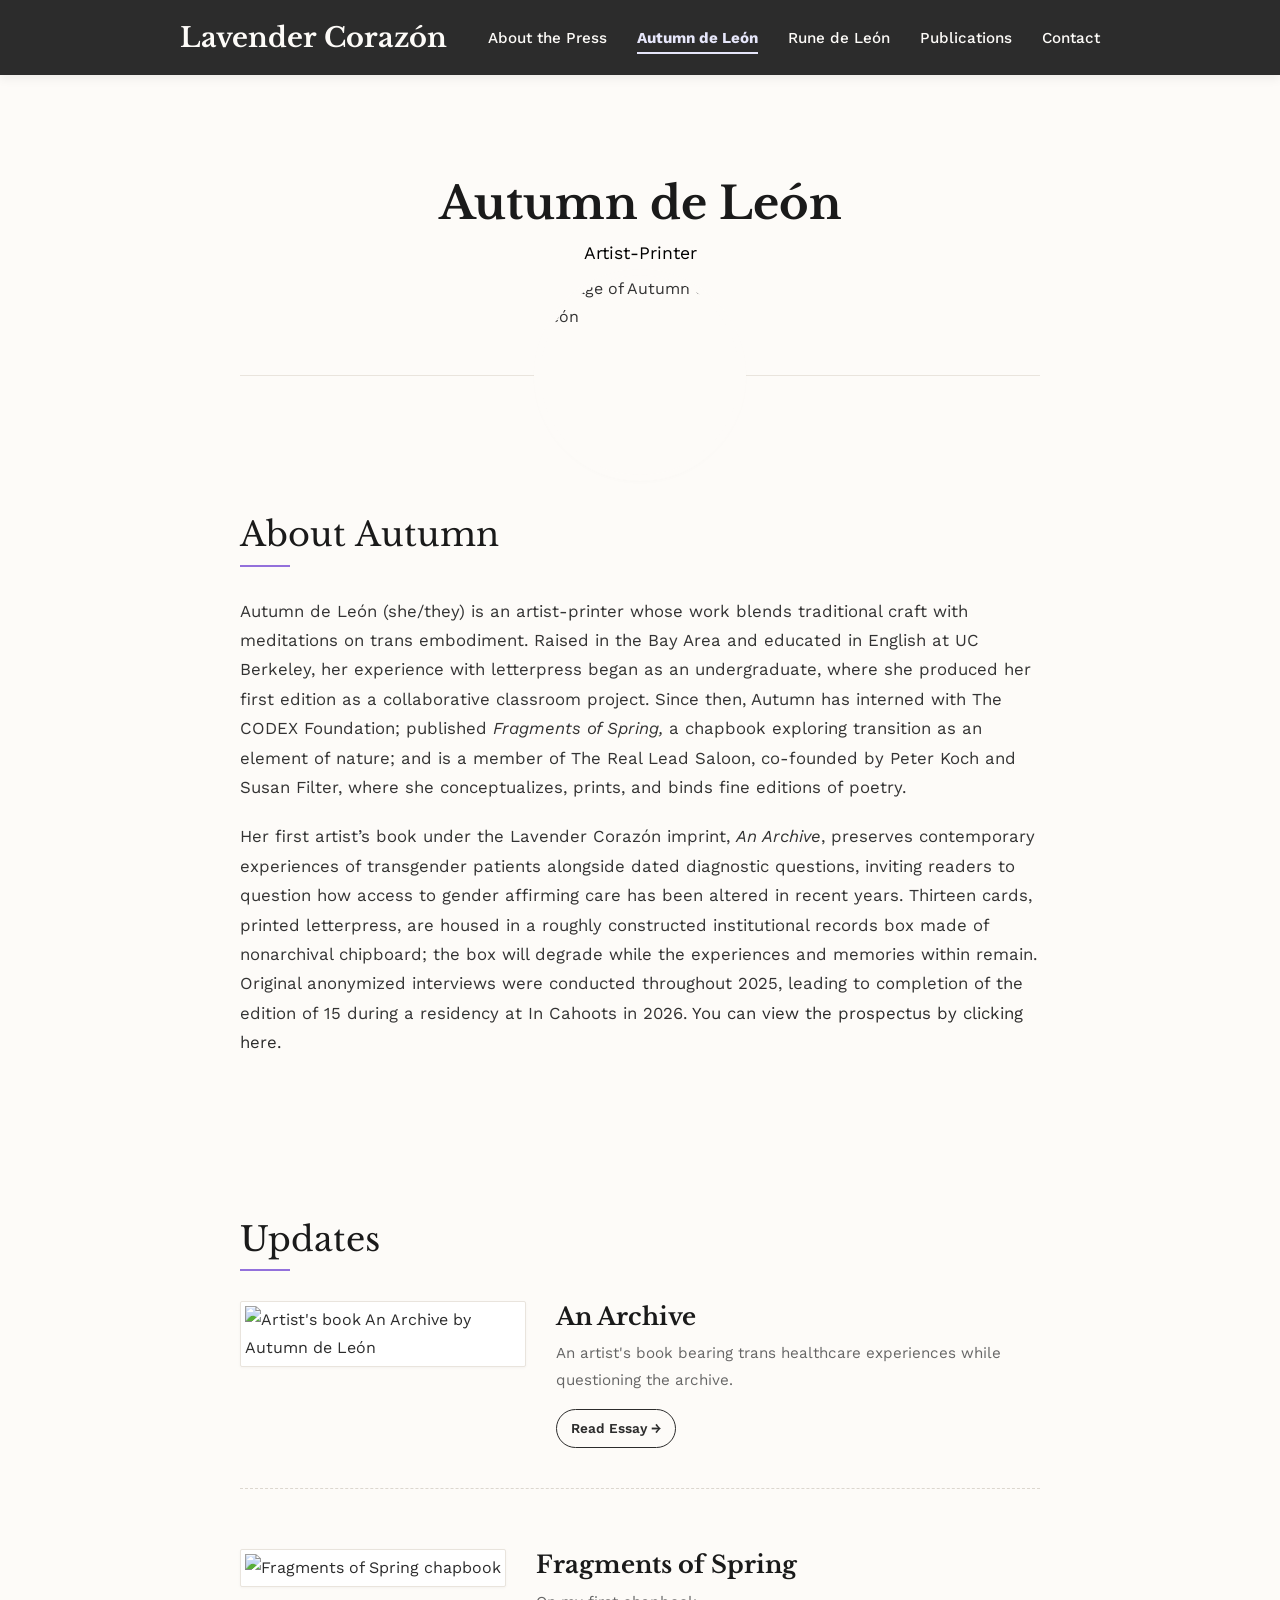
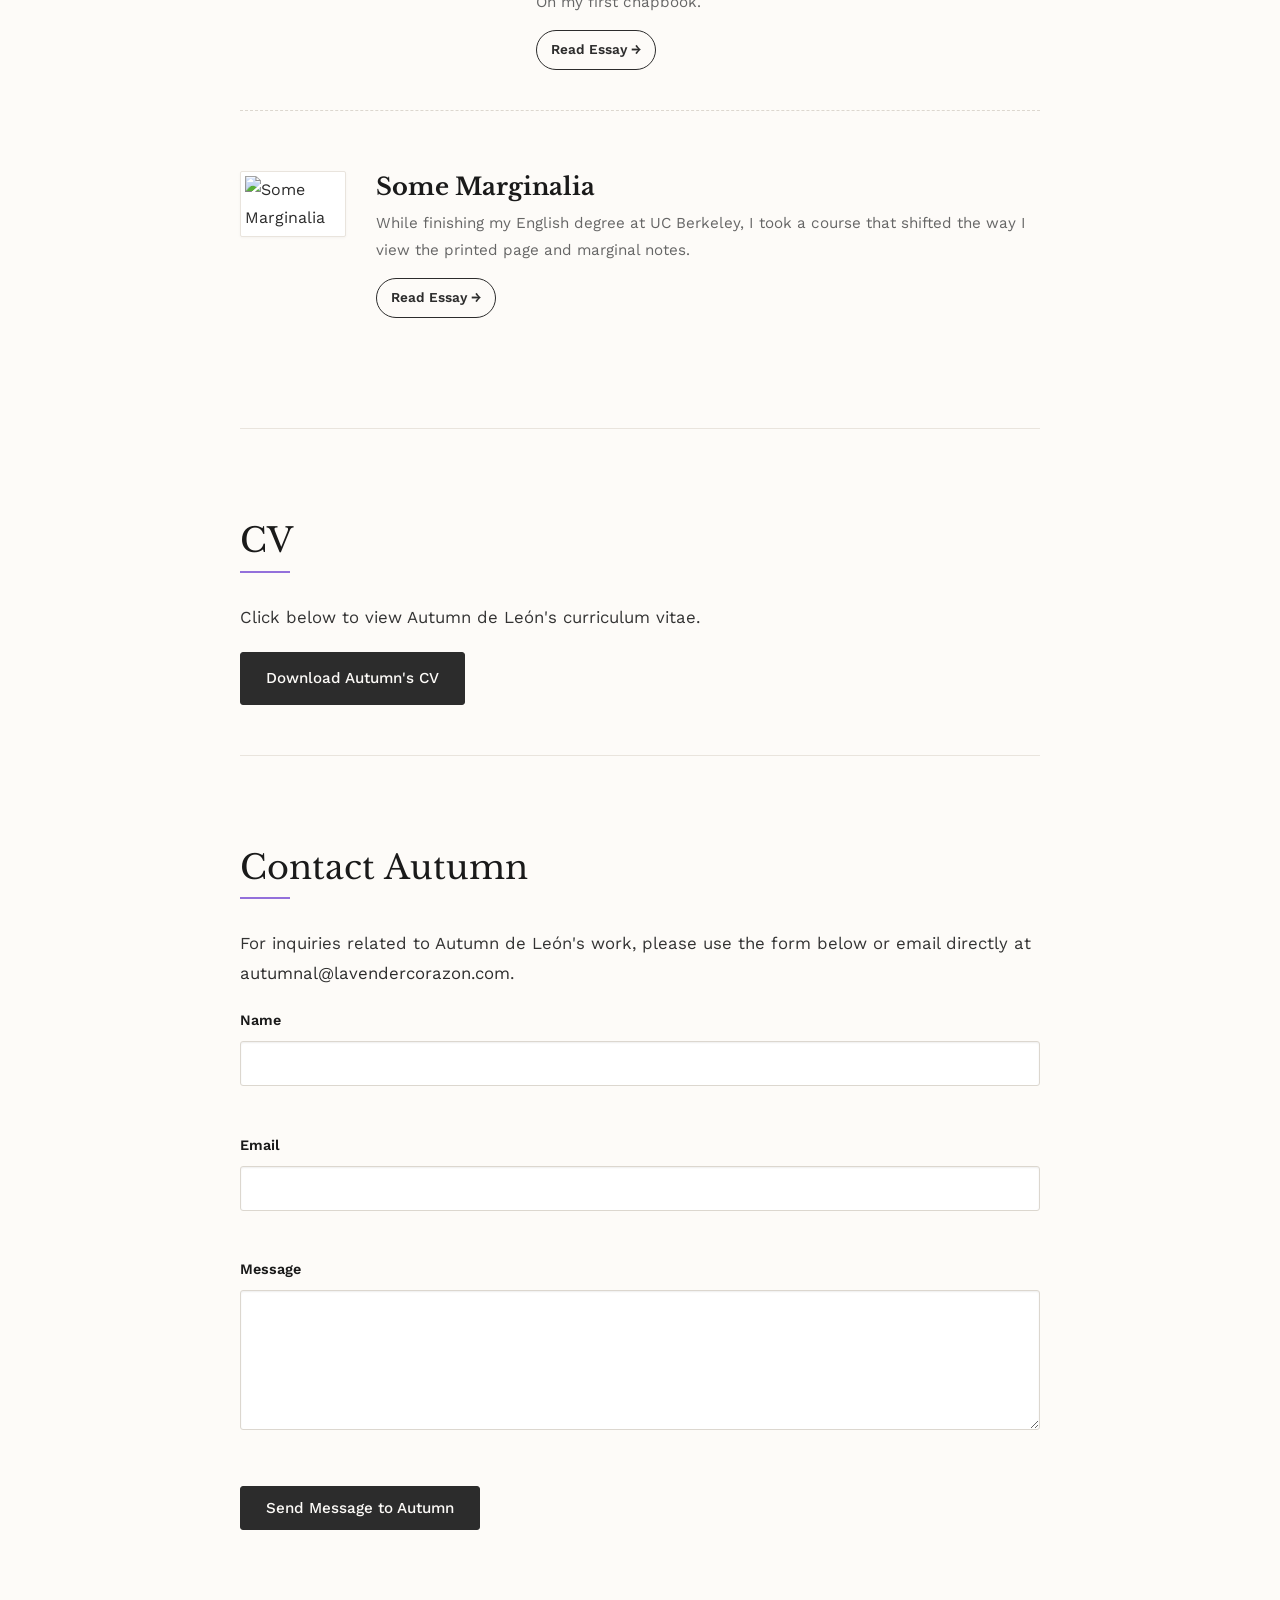
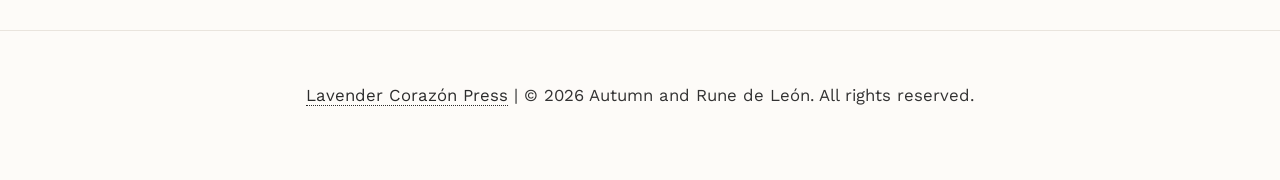
==== autumn.html @ 7e24809c "Update portfolio with latest site build" ====
<!DOCTYPE html>
<html lang="en">
<head>
    <meta charset="UTF-8">
    <meta name="viewport" content="width=device-width, initial-scale=1.0">
    <title>Autumn de León | Lavender Corazón Press</title>
    <meta name="description" content="Autumn de León is a poet and letterpress printer exploring queer identity, analog publishing, and community storytelling through Lavender Corazón Press.">
    <link rel="preconnect" href="https://fonts.googleapis.com">
    <link rel="preconnect" href="https://fonts.gstatic.com" crossorigin>
    <link href="https://fonts.googleapis.com/css2?family=Libre+Baskerville:ital,wght@0,400;0,700;1,400&family=Work+Sans:wght@300;400;500;600;700&display=swap" rel="stylesheet">
    <link rel="stylesheet" href="css/style.css?v=2025-08-22-2">
    <link rel="icon" href="assets/icon.png" type="image/png" />
    <script type="application/ld+json">
    {
    "@context": "https://schema.org",
    "@type": "Person",
    "name": "Autumn de León",
    "alternateName": "Autumn de Leon",
    "url": "https://lavendercorazon.com/autumn.html",
    "image": "https://lavendercorazon.com/assets/portraits/autumn-profile.png",
    "jobTitle": "Artist-Printer",
    "description": "Artist-printer whose work blends traditional letterpress craft with meditations on trans embodiment.",
    "worksFor": { "@type": "Organization", "name": "Lavender Corazón Press", "url": "https://lavendercorazon.com/" },
    "alumniOf": { "@type": "CollegeOrUniversity", "name": "University of California, Berkeley" },
    "sameAs": [
      "https://https://www.linkedin.com/in/autumndeleon/",
      "https://www.instagram.com/itsautumnhazel"
    ]
}
</script>
<script type="application/ld+json">
{
  "@context":"https://schema.org",
  "@type":"ItemList",
  "name":"Essays by Autumn de León",
  "itemListElement":[
    {
      "@type":"BlogPosting",
      "position":1,
      "headline":"An Archive",
      "description":"An artist's book bearing trans healthcare experiences while questioning the archive.",
      "url":"https://open.substack.com/pub/lavendercorazon/p/an-archive?r=2yljj1&utm_campaign=post-expanded-share&utm_medium=post%20viewer",
      "image":"https://lavendercorazon.com/assets/AnArchive.gif",
      "author":{
        "@type":"Person",
        "name":"Autumn de León",
        "url":"https://lavendercorazon.com/autumn.html"
      },
      "publisher":{
        "@type":"Organization",
        "name":"Lavender Corazón Press",
        "url":"https://lavendercorazon.com/"
      }
    },
    {
      "@type":"BlogPosting",
      "position":2,
      "headline":"Fragments of Spring",
      "description":"On my first chapbook.",
      "url":"https://open.substack.com/pub/lavendercorazon/p/fragments-of-spring?r=2yljj1&utm_campaign=post-expanded-share&utm_medium=post%20viewer",
      "image":"https://substack-post-media.s3.amazonaws.com/public/images/0e6fb880-fccb-4185-afa3-70c77d9e3913_4032x3024.png",
      "author":{
        "@type":"Person",
        "name":"Autumn de León"
      },
      "publisher":{
        "@type":"Organization",
        "name":"Lavender Corazón Press"
      }
    },
    {
      "@type":"BlogPosting",
      "position":3,
      "headline":"Some Marginalia",
      "description":"While finishing my English degree at UC Berkeley, I took a course that shifted the way I view the printed page.",
      "url":"https://open.substack.com/pub/lavendercorazon/p/some-marginalia?r=2yljj1&utm_campaign=post-expanded-share&utm_medium=post%20viewer",
      "image":"https://substack-post-media.s3.amazonaws.com/public/images/09893a7e-9e86-4514-8867-a3c4dc20a4e8_2956x2897.png",
      "author":{
        "@type":"Person",
        "name":"Autumn de León"
      },
      "publisher":{
        "@type":"Organization",
        "name":"Lavender Corazón Press"
      }
    }
  ]
}
</script>
</head>
<body data-theme="light" class="portfolio-page autumn-page">

    <a href="#main-content" class="skip-link">Skip to main content</a>

    <header id="main-header" role="banner">
        <div class="header-content">
            <div class="logo">
                <a href="index.html">Lavender Corazón</a>
            </div>
            <nav role="navigation" aria-label="Main Navigation">
                <button id="menu-toggle" aria-expanded="false" aria-controls="main-nav">
                    <span class="sr-only">Toggle Menu</span>
                    <span class="hamburger-bar"></span>
                    <span class="hamburger-bar"></span>
                    <span class="hamburger-bar"></span>
                </button>
                <ul id="main-nav">
                    <li><a href="index.html#about-press">About the Press</a></li>
                    <li><a href="autumn.html" class="current-page">Autumn de León</a></li>
                    <li><a href="rune.html">Rune de León</a></li>
                    <li><a href="publications.html">Publications</a></li>
                    <li><a href="index.html#contact-press">Contact</a></li>
                </ul>
            </nav>
        </div>
    </header>

    <main id="main-content" class="content-column" role="main">
        <section id="portfolio-intro-autumn" class="portfolio-intro" aria-labelledby="portfolio-autumn-heading">
            <h1 id="portfolio-autumn-heading">Autumn de León</h1>
            <p class="portfolio-tagline">Artist-Printer</p>
        </section>

                <!-- after #portfolio-intro-rune, before #about-rune -->
        <div class="profile-bridge">
          <div class="profile-avatar">
            <img src="/assets/portraits/autumn-profile.png" alt="Image of Autumn de León">
          </div>
        </div>


        <section id="about" aria-labelledby="about-autumn-heading">
            <h2 id="about-autumn-heading">About Autumn</h2>
            <div class="section-content">
                <p>
                    Autumn de León (she/they) is an artist-printer whose work blends traditional craft with meditations on trans embodiment. Raised in the Bay Area and educated in English at UC Berkeley, her experience with letterpress began as an undergraduate, where she produced her first edition as a collaborative classroom project. Since then, Autumn has interned with The CODEX Foundation; published <i>Fragments of Spring,</i> a chapbook exploring transition as an element of nature; and is a member of The Real Lead Saloon, co-founded by Peter Koch and Susan Filter, where she conceptualizes, prints, and binds fine editions of poetry.
                </p>
                <p> 
                     Her first artist’s book under the Lavender Corazón imprint, <i>An Archive</i>, preserves contemporary experiences of transgender patients alongside dated diagnostic questions, inviting readers to question how access to gender affirming care has been altered in recent years. Thirteen cards, printed letterpress, are housed in a roughly constructed institutional records box made of nonarchival chipboard; the box will degrade while the experiences and memories within remain. Original anonymized interviews were conducted throughout 2025, leading to completion of the edition of 15 during a residency at In Cahoots in 2026. <a href="https://lavendercorazon.com/assets/An_Archive_Prospectus.pdf">You can view the prospectus by clicking here.</a>
                </p> <span class="visually-hidden">Autumn de Leon</span>
            </div>
        </section>

        <section id="entries" aria-labelledby="entries-autumn-heading">
            <h2 id="entries-autumn-heading">Updates</h2>

            <div class="section-content entries-container">

                <article class="entry-preview">
                    <a href="https://open.substack.com/pub/lavendercorazon/p/an-archive?r=2yljj1&utm_campaign=post-expanded-share&utm_medium=post%20viewer">
                        <img
                            src="/assets/AnArchive.gif"
                            alt="Artist's book An Archive by Autumn de León"
                            loading="lazy"
                            width="320"
                            height="240">
                    </a>

                    <div class="entry-content">
                        <h3>
                            <a href="https://open.substack.com/pub/lavendercorazon/p/an-archive?r=2yljj1&utm_campaign=post-expanded-share&utm_medium=post%20viewer">
                                An Archive
                            </a>
                        </h3>

                        <p class="excerpt">
                            An artist's book bearing trans healthcare experiences while questioning the archive.
                        </p>

                        <a class="read-more"
                           href="https://lavendercorazon.substack.com/p/an-archive">
                            Read Essay →
                        </a>
                    </div>
                </article>

                <article class="entry-preview">
                    <a href="https://lavendercorazon.substack.com/p/fragments-of-spring">
                        <img
                            src="https://substackcdn.com/image/fetch/w_320,h_213,c_fill,f_webp,q_auto:good,fl_progressive:steep,g_auto/https%3A%2F%2Fsubstack-post-media.s3.amazonaws.com%2Fpublic%2Fimages%2F0e6fb880-fccb-4185-afa3-70c77d9e3913_4032x3024.png"
                            alt="Fragments of Spring chapbook"
                            loading="lazy"
                            width="320"
                            height="213">
                    </a>

                    <div class="entry-content">
                        <h3>
                            <a href="https://open.substack.com/pub/lavendercorazon/p/fragments-of-spring?r=2yljj1&utm_campaign=post-expanded-share&utm_medium=post%20viewer">
                                Fragments of Spring
                            </a>
                        </h3>

                        <p class="excerpt">
                            On my first chapbook.
                        </p>

                        <a class="read-more"
                           href="https://open.substack.com/pub/lavendercorazon/p/fragments-of-spring?r=2yljj1&utm_campaign=post-expanded-share&utm_medium=post%20viewer">
                            Read Essay →
                        </a>
                    </div>
                </article>

                <article class="entry-preview">
                    <a href="https://lavendercorazon.substack.com/p/some-marginalia">
                        <img
                            src="https://substackcdn.com/image/fetch/w_320,h_213,c_fill,f_webp,q_auto:good,fl_progressive:steep,g_auto/https%3A%2F%2Fsubstack-post-media.s3.amazonaws.com%2Fpublic%2Fimages%2F09893a7e-9e86-4514-8867-a3c4dc20a4e8_2956x2897.png"
                            alt="Some Marginalia"
                            loading="lazy"
                            width="320"
                            height="213">
                    </a>

                    <div class="entry-content">
                        <h3>
                            <a href="https://open.substack.com/pub/lavendercorazon/p/some-marginalia?r=2yljj1&utm_campaign=post-expanded-share&utm_medium=post%20viewer">
                                Some Marginalia
                            </a>
                        </h3>

                        <p class="excerpt">
                            While finishing my English degree at UC Berkeley, I took a course that shifted the way I view the printed page and marginal notes.
                        </p>

                        <a class="read-more"
                           href="https://open.substack.com/pub/lavendercorazon/p/some-marginalia?r=2yljj1&utm_campaign=post-expanded-share&utm_medium=post%20viewer">
                            Read Essay →
                        </a>
                    </div>
                </article>

            </div>
        </section>

        <section id="cv" aria-labelledby="cv-autumn-heading">
            <h2 id="cv-autumn-heading">CV</h2>
            <div class="section-content">
                <p>
                    Click below to view Autumn de León's curriculum vitae.
                </p>
                <a href="assets/autumn_deleon_cv.pdf" target="_blank" rel="noopener noreferrer" class="button">
                    Download Autumn's CV <span class="sr-only">(opens in a new tab)</span>
                </a>
                </div>
        </section>

        <section id="contact" aria-labelledby="contact-autumn-heading">
            <h2 id="contact-autumn-heading">Contact Autumn</h2>
            <div class="section-content">
                <p>For inquiries related to Autumn de León's work, please use the form below or email directly at <a href="mailto:autumnal@lavendercorazon.com">autumnal@lavendercorazon.com</a>.</p>
                <form id="contact-form-autumn" class="contact-form" novalidate>
                    <div class="form-group">
                        <label for="name-autumn">Name</label>
                        <input type="text" id="name-autumn" name="name" required aria-required="true">
                        <span class="error-message" aria-live="polite"></span>
                    </div>
                    <div class="form-group">
                        <label for="email-autumn">Email</label>
                        <input type="email" id="email-autumn" name="email" required aria-required="true">
                        <span class="error-message" aria-live="polite"></span>
                    </div>
                    <div class="form-group">
                        <label for="message-autumn">Message</label>
                        <textarea id="message-autumn" name="message" rows="6" required aria-required="true"></textarea>
                        <span class="error-message" aria-live="polite"></span>
                    </div>
                    <button type="submit" class="button">Send Message to Autumn</button>
                </form>
                <div id="form-feedback-autumn" class="form-feedback" aria-live="assertive" style="display:none;"></div>
            </div>
        </section>
    </main>

    <footer role="contentinfo">
        <p><a href="index.html">Lavender Corazón Press</a> | &copy; <span id="current-year"></span> Autumn and Rune de León. All rights reserved.</p>
    </footer>

    <script src="js/script.js"></script>
</body>
</html>
---- css/style.css ----
/*Updated 8/22/25 for mobile*/
:root {
    --font-primary: 'Work Sans', sans-serif;
    --font-secondary: 'Libre Baskerville', serif;

    /* Core Palette */
    --color-text: #333333; 
    --color-text-light: #666666;
    --color-heading: #1a1a1a; 
    --color-background: #fdfbf8; 
    --color-background-alt: #f9f6f2;
    --color-primary-accent: #2c2c2c; 
    --color-primary-accent-hover: #4a4a4a; 
    --color-border: #dcd7cf; 
    --color-border-light: #e9e4dd;
    --color-white: #ffffff;
    --color-error: #c94c4c;
    --color-success: #4CAF50;

    /* Lavender Motifs */
    --color-lavender-deep: #6A5ACD; 
    --color-lavender-medium: #9370DB; 
    --color-lavender-light: #E6E6FA; 

    --header-height: 75px;
    --max-width-content: 840px; 
    --spacing-unit: 20px;

    --transition-speed: 0.3s;
    --transition-timing: ease-in-out;

    --box-shadow-subtle: 0 1px 3px rgba(0, 0, 0, 0.04);
    --box-shadow-medium: 0 4px 10px rgba(0, 0, 0, 0.06);
    --box-shadow-letterpress-inset: inset 0 1px 2px rgba(0,0,0,0.07);

    /* Bridge spacing variables */
    --bridge-gap-top: 6px;      
    --bridge-gap-bottom: 28px;  
}

/* Global Resets & Base Styles */
*, *::before, *::after { 
    box-sizing: border-box; 
    margin: 0; 
    padding: 0; 
}

html { 
    scroll-behavior: smooth; 
    font-size: 100%; 
}

body {
    font-family: var(--font-primary);
    background-color: var(--color-background);
    color: var(--color-text);
    line-height: 1.75; 
    padding-top: var(--header-height);
    -webkit-font-smoothing: antialiased;
    -moz-osx-font-smoothing: grayscale;
    transition: background-color var(--transition-speed) var(--transition-timing), color var(--transition-speed) var(--transition-timing);
}

.skip-link { 
    position: absolute; 
    top: -100px; 
    left: 0; 
    background: var(--color-primary-accent); 
    color: var(--color-background); 
    padding: 10px 15px; 
    z-index: 9999; 
    transition: top var(--transition-speed) var(--transition-timing); 
    text-decoration: none; 
    font-weight: 500; 
}

.skip-link:focus { 
    top: 0; 
}

.sr-only { 
    position: absolute; 
    width: 1px; 
    height: 1px; 
    padding: 0; 
    margin: -1px; 
    overflow: hidden; 
    clip: rect(0, 0, 0, 0); 
    white-space: nowrap; 
    border: 0; 
}

.visually-hidden {
    position: absolute;
    width: 1px;
    height: 1px;
    overflow: hidden;
    clip: rect(0,0,0,0);
    white-space: nowrap;
}

/* Typography & Links */
h1, h2, h3, h4, h5, h6 { 
    font-family: var(--font-secondary); 
    color: var(--color-heading); 
    line-height: 1.3; 
    margin-bottom: calc(var(--spacing-unit) * 0.85); 
    font-weight: 700; 
}

h1 { font-size: 2.6rem; }
h2 { font-size: 2.1rem; }
h3 { font-size: 1.6rem; }

p { 
    font-size: 1.05rem; 
    margin-bottom: var(--spacing-unit); 
    color: var(--color-text); 
} 

a { 
    color: var(--color-primary-accent); 
    text-decoration: none; 
    border-bottom: 1px solid transparent; 
    transition: color var(--transition-speed) var(--transition-timing), border-color var(--transition-speed) var(--transition-timing); 
}

a:hover, a:focus { 
    color: var(--color-primary-accent-hover); 
    border-bottom-color: var(--color-primary-accent-hover); 
}

.site-title-main { 
    font-size: 3.5rem; 
    color: var(--color-heading); 
    margin-bottom: calc(var(--spacing-unit) * 0.5); 
    font-weight: 400; 
}

.portfolio-intro h1 { 
    font-size: 2.8rem; 
    text-align: center; 
    margin-bottom: calc(var(--spacing-unit) * 0.25); 
    color: var(--color-heading); 
}

.portfolio-tagline { 
    font-family: var(--font-primary); 
    font-size: 1.1rem; 
    color: black; 
    text-align: center; 
    margin-bottom: var(--bridge-gap-top); 
}

/* Header Navigation */
#main-header { 
    background-color: var(--color-primary-accent); 
    color: var(--color-background); 
    padding: 0 calc(var(--spacing-unit) * 1.5); 
    position: fixed; 
    top: 0; 
    left: 0; 
    width: 100%; 
    height: var(--header-height); 
    z-index: 1000; 
    box-shadow: var(--box-shadow-medium); 
}

#main-header .header-content { 
    max-width: calc(var(--max-width-content) + var(--spacing-unit) * 4); 
    margin: 0 auto; 
    display: flex; 
    justify-content: space-between; 
    align-items: center; 
    height: 100%; 
}

#main-header .logo a { 
    font-family: var(--font-secondary); 
    font-size: 1.7rem; 
    color: var(--color-background); 
    font-weight: 700; 
    text-decoration: none; 
    border-bottom: none; 
}

#main-header .logo a:hover, #main-header .logo a:focus { 
    color: var(--color-lavender-light); 
    border-bottom: none; 
} 

#main-header nav ul { 
    list-style: none; 
    display: flex; 
}

#main-header nav ul li { 
    margin-left: calc(var(--spacing-unit) * 1.5); 
}

#main-header nav ul li a { 
    text-decoration: none; 
    color: var(--color-background); 
    font-family: var(--font-primary); 
    font-size: 0.95rem; 
    font-weight: 500; 
    padding: 5px 0; 
    position: relative; 
    border-bottom: none; 
}

#main-header nav ul li a.current-page { 
    color: var(--color-lavender-light); 
    font-weight: 700; 
}

#main-header nav ul li a::after { 
    content: ''; 
    position: absolute; 
    width: 100%; 
    transform: scaleX(0); 
    height: 2px; 
    bottom: -2px; 
    left: 0; 
    background-color: var(--color-lavender-light); 
    transform-origin: bottom right; 
    transition: transform var(--transition-speed) var(--transition-timing); 
}

#main-header nav ul li a:hover::after, 
#main-header nav ul li a:focus::after, 
#main-header nav ul li a.current-page::after { 
    transform: scaleX(1); 
    transform-origin: bottom left; 
}

#main-header nav ul li a:hover, #main-header nav ul li a:focus { 
    color: var(--color-lavender-light); 
    border-bottom: none; 
} 

#menu-toggle { 
    display: none; 
    background: none; 
    border: none; 
    cursor: pointer; 
    padding: 10px; 
    z-index: 1001; 
}

#menu-toggle .hamburger-bar { 
    display: block; 
    width: 25px; 
    height: 3px; 
    background-color: var(--color-background); 
    margin: 5px 0; 
    transition: transform var(--transition-speed) var(--transition-timing), opacity var(--transition-speed) var(--transition-timing); 
}

/* Structural Layouts */
.content-column { 
    max-width: var(--max-width-content); 
    margin: calc(var(--spacing-unit) * 2.5) auto; 
    padding: 0 var(--spacing-unit); 
}

section { 
    padding: calc(var(--spacing-unit) * 2.5) 0; 
    margin-bottom: calc(var(--spacing-unit) * 2); 
    border-bottom: 1px solid var(--color-border-light); 
    opacity: 0; 
    transform: translateY(20px); 
    transition: opacity 0.6s var(--transition-timing), transform 0.6s var(--transition-timing); 
}

section.is-visible { 
    opacity: 1; 
    transform: translateY(0); 
}

section:last-child { 
    border-bottom: none; 
    margin-bottom: 0; 
}

section h2 { 
    margin-bottom: calc(var(--spacing-unit) * 1.5); 
    position: relative; 
    padding-bottom: calc(var(--spacing-unit) * 0.5); 
    font-weight: 400; 
}

section h2::after { 
    content: ''; 
    position: absolute; 
    left: 0; 
    bottom: 0; 
    width: 50px; 
    height: 2px; 
    background-color: var(--color-lavender-medium); 
} 

/* Home Page Modules */
.lavender-corazon-home #hero-press { 
    padding: calc(var(--spacing-unit) * 3) 0; 
    text-align: center; 
    border-bottom: 1px solid var(--color-border-light); 
}

.lavender-corazon-home .tagline { 
    font-family: var(--font-primary); 
    font-size: 1.2rem; 
    color: black; 
    font-style: italic; 
}

.lavender-corazon-home #featured-portfolios .portfolio-links { 
    display: flex; 
    flex-wrap: wrap; 
    gap: var(--spacing-unit); 
    justify-content: space-around; 
}

.lavender-corazon-home .portfolio-link-card { 
    background-color: var(--color-background-alt); 
    border: 1px solid var(--color-border-light); 
    padding: calc(var(--spacing-unit) * 1.5); 
    border-radius: 4px; 
    text-align: center; 
    flex: 1 1 300px; 
    min-width: 280px; 
    box-shadow: var(--box-shadow-subtle); 
    transition: transform var(--transition-speed) ease, box-shadow var(--transition-speed) ease; 
}

.lavender-corazon-home .portfolio-link-card:hover { 
    transform: translateY(-5px); 
    box-shadow: var(--box-shadow-medium); 
}

.lavender-corazon-home .portfolio-link-card h3 a { 
    color: var(--color-primary-accent); 
}

.lavender-corazon-home .portfolio-link-card h3 a:hover { 
    color: var(--color-primary-accent-hover); 
}

.lavender-corazon-home .portfolio-link-card p { 
    font-size: 0.95rem; 
    color: var(--color-text-light); 
    margin-bottom: var(--spacing-unit); 
}

/* Individual Blog/Entry Elements */
.entries-container .entry-preview { 
    margin-bottom: calc(var(--spacing-unit) * 3); 
    padding-bottom: calc(var(--spacing-unit) * 2); 
    border-bottom: 1px dashed var(--color-border); 
    display: flex; 
    gap: calc(var(--spacing-unit) * 1.5); 
    align-items: flex-start; 
    transition: opacity 0.3s ease; 
}

.entries-container .entry-preview:hover { 
    opacity: 0.85; 
}

.entries-container .entry-preview:last-child { 
    border-bottom: none; 
    padding-bottom: 0; 
}

.entries-container .entry-preview img { 
    width: 180px; 
    height: auto; 
    object-fit: cover; 
    aspect-ratio: 4/3.2; 
    border: 1px solid var(--color-border-light); 
    padding: 4px; 
    background-color: var(--color-white); 
    box-shadow: var(--box-shadow-subtle); 
    flex-shrink: 0; 
    border-radius: 2px; 
}

.entries-container .entry-preview .entry-content { 
    flex-grow: 1; 
}

.entries-container .entry-preview h3 { 
    font-size: 1.5rem; 
    margin-top: 0; 
    margin-bottom: calc(var(--spacing-unit) * 0.4); 
}

.entries-container .entry-preview h3 a { 
    color: var(--color-heading); 
    border-bottom-color: transparent; 
} 

.entries-container .entry-preview h3 a:hover, 
.entries-container .entry-preview h3 a:focus { 
    color: var(--color-primary-accent-hover); 
    border-bottom-color: var(--color-primary-accent-hover); 
} 

.entries-container .entry-preview .excerpt { 
    font-size: 0.95rem; 
    color: var(--color-text-light); 
    margin-bottom: calc(var(--spacing-unit) * 0.75); 
}

.entries-container .entry-preview .read-more { 
    display: inline-block; 
    font-family: var(--font-primary); 
    font-weight: 600; 
    font-size: 0.85rem; 
    text-decoration: none; 
    color: var(--color-primary-accent); 
    padding: 7px 14px; 
    border: 1px solid var(--color-primary-accent); 
    border-radius: 20px; 
    background-color: transparent; 
    transition: background-color var(--transition-speed) var(--transition-timing), color var(--transition-speed) var(--transition-timing); 
}

.entries-container .entry-preview .read-more:hover, 
.entries-container .entry-preview .read-more:focus { 
    background-color: var(--color-primary-accent); 
    color: var(--color-background); 
}

.loading-message, .error-message-global { 
    font-style: italic; 
    color: var(--color-text-light); 
    text-align: center; 
    padding: var(--spacing-unit); 
    font-size: 1rem; 
}

/* Interactive Buttons */
.button {
    display: inline-block;
    background-color: var(--color-primary-accent); 
    color: var(--color-background); 
    padding: 12px 25px;
    text-decoration: none;
    font-family: var(--font-primary);
    font-weight: 500;
    font-size: 0.95rem;
    border-radius: 3px;
    border: 1px solid var(--color-primary-accent); 
    transition: background-color var(--transition-speed) var(--transition-timing), 
                color var(--transition-speed) var(--transition-timing), 
                transform var(--transition-speed) var(--transition-timing), 
                box-shadow var(--transition-speed) var(--transition-timing),
                border-color var(--transition-speed) var(--transition-timing);
    cursor: pointer;
    text-align: center;
}

.button:hover, .button:focus {
    background-color: var(--color-background); 
    color: var(--color-primary-accent); 
    border-color: var(--color-primary-accent); 
    transform: translateY(-2px);
    box-shadow: var(--box-shadow-subtle);
}

.button:active {
    transform: translateY(0);
}

.small-note { 
    font-size: 0.85rem; 
    color: var(--color-text-light); 
    margin-top: calc(var(--spacing-unit) * 0.75); 
}

/* Portrait Divider Integration */
.profile-bridge {
    --avatar-size: clamp(140px, 22vw, 220px);
    position: relative;
    margin: 1.5rem auto 2rem;
    min-height: calc(var(--avatar-size) + 20px);
    display: flex;
    align-items: center;
    justify-content: center;
}

.profile-bridge::before {
    content: "";
    position: absolute;
    left: 0;
    right: 0;
    top: 50%;
    border-top: 1px solid var(--color-border-light);
    z-index: 0;
}

.profile-avatar {
    position: relative;
    width: var(--avatar-size);
    height: var(--avatar-size);
    border-radius: 50%;
    overflow: hidden;
    z-index: 2;
    background: var(--color-background);
    box-shadow: 0 0 0 6px var(--color-background), 0 2px 10px rgba(0,0,0,0.06);
}

.profile-avatar img {
    width: 100%;
    height: 100%;
    object-fit: cover;
    display: block;
}

.autumn-page .profile-bridge,
.rune-de-leon-page .profile-bridge {
    --avatar-size: 200px;
    margin-top: -10px;                      
    margin-bottom: var(--bridge-gap-bottom);
}

#portfolio-intro-autumn,
#portfolio-intro-rune {
    border-bottom: none;
    padding-bottom: 0;
    margin-bottom: 0;
}

#about, #about-autumn, #about-rune {
    border-bottom: none;
    padding-top: 0;
    margin-top: var(--bridge-gap-bottom);
}

.autumn-page .profile-avatar,
.rune-de-leon-page .profile-avatar {
    width: var(--avatar-size);
    aspect-ratio: 1 / 1;
    border-radius: 50%;
    overflow: hidden;
}

.autumn-page .profile-avatar img,
.rune-de-leon-page .profile-avatar img {
    width: 100%;
    height: 100%;
    object-fit: cover;
    display: block;
}

/* Carousel Displays */
.series-carousel { 
    margin: 2rem 0; 
}

.series-carousel .snap-row {
    display: flex;
    overflow-x: auto;
    scroll-snap-type: x mandatory;
    gap: 1rem;
    padding: 0 1rem;
    align-items: center;          
}

.series-carousel .card {
    flex: 0 0 auto;               
    scroll-snap-align: center;
}

.card-hero {
    position: relative;
    display: inline-block;
    padding: 0;
    border: none;
    background: transparent;      
    border-radius: 16px;
    overflow: hidden;             
    cursor: pointer;
}

.card-hero img {
    display: block;
    height: clamp(420px, 45vh, 840px); 
    width: auto;
    max-width: min(96vw, 1200px);      
    border-radius: inherit;
}

.card-caption {
    position: absolute;
    left: .75rem;
    bottom: .75rem;
    background: rgba(0,0,0,.55);
    color: #fff;
    padding: .45rem .7rem;
    border-radius: .5rem;
    font: 600 .95rem/1.2 "Work Sans", system-ui;
}

/* Lightbox Modal Window */
#portfolio-lightbox {
    width: 100%;
    height: 100%;
    padding: 0;
    border: none;
}

#portfolio-lightbox::backdrop { 
    background: rgba(0,0,0,.85); 
}

#portfolio-lightbox .lb-inner {
    height: 100dvh;
    display: grid;
    grid-template-columns: 64px 1fr 64px;
    grid-template-areas: "prev fig next";
    align-items: center;
    gap: 1rem;
    padding: 1rem;
}

#portfolio-lightbox .lb-figure {
    grid-area: fig;
    margin: 0;
    text-align: center;
}

#lb-img {
    max-height: 90dvh;
    max-width: 92vw;
    width: auto;
    height: auto;
    display: inline-block;
}

#lb-cap {
    margin-top: .75rem;
    color: #e9e9e9;
    font: 500 .95rem/1.4 var(--font-primary, system-ui);
}

.lb-nav {
    grid-area: prev;
    border: none;
    background: rgba(255,255,255,.9);
    width: 44px; 
    height: 44px;
    border-radius: 999px;
    cursor: pointer;
    font-size: 1.25rem;
    box-shadow: 0 2px 10px rgba(0,0,0,.25);
}

.lb-next { grid-area: next; }
.lb-prev { grid-area: prev; }

.lb-close {
    position: fixed;
    top: 12px; 
    right: 14px;
    border: none;
    background: rgba(255,255,255,.95);
    width: 40px; 
    height: 40px;
    border-radius: 999px;
    cursor: pointer;
    font-size: 1.1rem;
    box-shadow: 0 2px 10px rgba(0,0,0,.25);
}

/* Publications Registry Module */
.publications-list {
    display: flex;
    flex-direction: column;
    gap: calc(var(--spacing-unit) * 4);
    margin-top: calc(var(--spacing-unit) * 1.5);
}

.publication-entry {
    display: grid;
    grid-template-columns: 1.2fr 0.8fr;
    gap: calc(var(--spacing-unit) * 2.5);
    align-items: start;
    padding-bottom: calc(var(--spacing-unit) * 2);
}

.publication-entry:not(:last-child) {
    border-bottom: 1px dashed var(--color-border);
}

.pub-metadata h3 {
    font-size: 1.75rem;
    margin-bottom: calc(var(--spacing-unit) * 0.75);
}

.catalogue-specs {
    list-style: none;
    padding: 0;
    margin-bottom: var(--spacing-unit);
    background-color: var(--color-background-alt);
    border-left: 2px solid var(--color-lavender-medium);
    padding: calc(var(--spacing-unit) * 0.75) var(--spacing-unit);
    font-family: var(--font-primary);
    font-size: 0.95rem;
}

.catalogue-specs li {
    margin-bottom: 6px;
    line-height: 1.5;
}

.catalogue-specs li:last-child {
    margin-bottom: 0;
}

.pub-description p {
    font-size: 1rem;
    margin-bottom: var(--spacing-unit);
}

.pub-media {
    width: 100%;
}

.pub-media img {
    width: 100%;
    height: auto;
    object-fit: cover;
    border: 1px solid var(--color-border-light);
    padding: 6px;
    background-color: var(--color-white);
    box-shadow: var(--box-shadow-medium);
    border-radius: 2px;
}

.collections-grid {
    list-style: none;
    padding: 0;
    margin-top: var(--spacing-unit);
    display: flex;
    flex-direction: column;
}

.collections-grid li {
    font-family: var(--font-secondary);
    font-size: 1.1rem;
    padding: calc(var(--spacing-unit) * 0.6) 0;
    border-bottom: 1px solid var(--color-border-light);
    line-height: 1.4;
}

/* User Form Architecture */
.contact-form .form-group { 
    margin-bottom: calc(var(--spacing-unit) * 1.25); 
}

.contact-form label { 
    display: block; 
    font-family: var(--font-primary); 
    font-weight: 600; 
    margin-bottom: calc(var(--spacing-unit) * 0.4); 
    font-size: 0.9rem; 
    color: var(--color-heading); 
}

.contact-form input[type="text"], 
.contact-form input[type="email"], 
.contact-form textarea { 
    width: 100%; 
    padding: 12px; 
    border: 1px solid var(--color-border); 
    border-radius: 3px; 
    font-family: var(--font-primary); 
    font-size: 1rem; 
    background-color: var(--color-white); 
    color: var(--color-text); 
    transition: border-color var(--transition-speed) var(--transition-timing), box-shadow var(--transition-speed) var(--transition-timing); 
    box-shadow: var(--box-shadow-letterpress-inset); 
}

.contact-form input[type="text"]:focus, 
.contact-form input[type="email"]:focus, 
.contact-form textarea:focus { 
    outline: none; 
    border-color: var(--color-lavender-medium); 
    box-shadow: 0 0 0 3px rgba(147, 112, 219, 0.2), var(--box-shadow-letterpress-inset); 
} 

.contact-form input::placeholder, 
.contact-form textarea::placeholder { 
    color: var(--color-text-light); 
    opacity: 0.7; 
}

.contact-form textarea { 
    resize: vertical; 
    min-height: 120px; 
}

.form-group .error-message { 
    display: block; 
    color: var(--color-error); 
    font-size: 0.85rem; 
    margin-top: 5px; 
    min-height: 1.2em; 
}

.contact-form input.invalid, 
.contact-form textarea.invalid { 
    border-color: var(--color-error); 
}

.form-feedback { 
    margin-top: var(--spacing-unit); 
    padding: calc(var(--spacing-unit) * 0.75); 
    border-radius: 3px; 
    font-size: 0.95rem; 
    text-align: center; 
}

.form-feedback.success { 
    background-color: #edf7ed; 
    border: 1px solid var(--color-success); 
    color: #1e4620; 
}

.form-feedback.error { 
    background-color: #fdeded; 
    border: 1px solid var(--color-error); 
    color: #932121; 
}

/* Footer Section */
footer { 
    text-align: center; 
    padding: calc(var(--spacing-unit) * 2.5) var(--spacing-unit); 
    margin-top: calc(var(--spacing-unit) * 2.5); 
    font-size: 0.9rem; 
    color: var(--color-text-light); 
    border-top: 1px solid var(--color-border-light); 
}

footer a { 
    color: var(--color-primary-accent); 
    border-bottom: 1px dotted var(--color-primary-accent); 
}

footer a:hover { 
    color: var(--color-primary-accent-hover); 
    border-bottom-color: var(--color-primary-accent-hover); 
}

/* Responsive Structural Breakpoints */
@media (max-width: 900px) { 
    :root { --header-height: 70px; } 
    h1 { font-size: 2.3rem; } 
    .site-title-main { font-size: 3rem; } 
    .portfolio-intro h1 { font-size: 2.5rem; } 
    h2 { font-size: 1.9rem; } 
    h3 { font-size: 1.5rem; } 
    .entries-container .entry-preview { flex-direction: column; } 
    .entries-container .entry-preview img { width: 100%; max-width: 250px; margin-bottom: var(--spacing-unit); } 
}

@media (max-width: 800px) {
    .publication-entry {
        grid-template-columns: 1fr;
        gap: calc(var(--spacing-unit) * 2);
    }
    .pub-media {
        grid-row: 1; 
        max-width: 450px;
        margin: 0 auto;
    }
}

@media (max-width: 768px) { 
    #main-header nav ul { 
        display: none; 
        position: absolute; 
        top: var(--header-height); 
        left: 0; 
        width: 100%; 
        background-color: var(--color-primary-accent); 
        flex-direction: column; 
        align-items: center; 
        padding: var(--spacing-unit) 0; 
        box-shadow: var(--box-shadow-medium); 
        border-top: 1px solid rgba(255,255,255,0.05); 
    } 
    #main-header nav ul.is-active { display: flex; } 
    #main-header nav ul li { margin: calc(var(--spacing-unit) * 0.5) 0; width: 100%; text-align: center; } 
    #main-header nav ul li a { display: block; padding: calc(var(--spacing-unit) * 0.75) 0; width: 100%; } 
    #main-header nav ul li a::after { bottom: 8px; } 
    #menu-toggle { display: block; } 
    #menu-toggle.is-active .hamburger-bar:nth-child(1) { transform: translateY(8px) rotate(45deg); } 
    #menu-toggle.is-active .hamburger-bar:nth-child(2) { opacity: 0; } 
    #menu-toggle.is-active .hamburger-bar:nth-child(3) { transform: translateY(-8px) rotate(-45deg); } 
    .content-column { margin-top: var(--spacing-unit); margin-bottom: var(--spacing-unit); } 
    section { padding: var(--spacing-unit) 0; } 
    .profile-bridge {
        --avatar-size: 160px;
        margin: 1.5rem auto 1.5rem;
    }
    .autumn-page .profile-bridge,
    .rune-de-leon-page .profile-bridge {
        --avatar-size: 160px;
    }
}

@media (max-width: 700px) {
    #portfolio-lightbox .lb-inner {
        grid-template-columns: 48px 1fr 48px;
        gap: .5rem;
    }
}

@media (max-width: 600px) {
    .card-hero img { height: clamp(300px, 55vh, 700px); } 
}

@media (max-width: 480px) { 
    html { font-size: 93.75%; } 
    #main-header .logo a { font-size: 1.5rem; } 
    h1 { font-size: 2rem; } 
    .site-title-main { font-size: 2.5rem; } 
    .portfolio-intro h1 { font-size: 2.2rem; } 
    h2 { font-size: 1.7rem; } 
    h3 { font-size: 1.4rem; } 
    .button { padding: 10px 20px; font-size: 0.9rem; } 
    .entries-container .entry-preview .read-more { padding: 6px 12px; font-size: 0.8rem; } 
    .lavender-corazon-home .portfolio-link-card { padding: var(--spacing-unit); } 
    .profile-bridge {
        --avatar-size: 140px;
        margin: 1rem auto 1rem;
    }
    .autumn-page .profile-bridge,
    .rune-de-leon-page .profile-bridge {
        --avatar-size: 140px;
    }
}

/* Print Layout Modifiers */
@media print { 
    body { padding-top: 0; background-color: var(--color-white); color: #000; } 
    #main-header, footer, .contact-form button, .button, #menu-toggle { display: none; } 
    .content-column, section { border: none; margin: 0; padding: 0; box-shadow: none; opacity: 1; transform: none; } 
    a { color: #000; text-decoration: underline; } 
    a[href^="http"]::after { content: " (" attr(href) ")"; font-size: 0.8em; } 
    .entries-container .entry-preview img { max-width: 150px; } 
    section h2::after { background-color: #000; } 
}
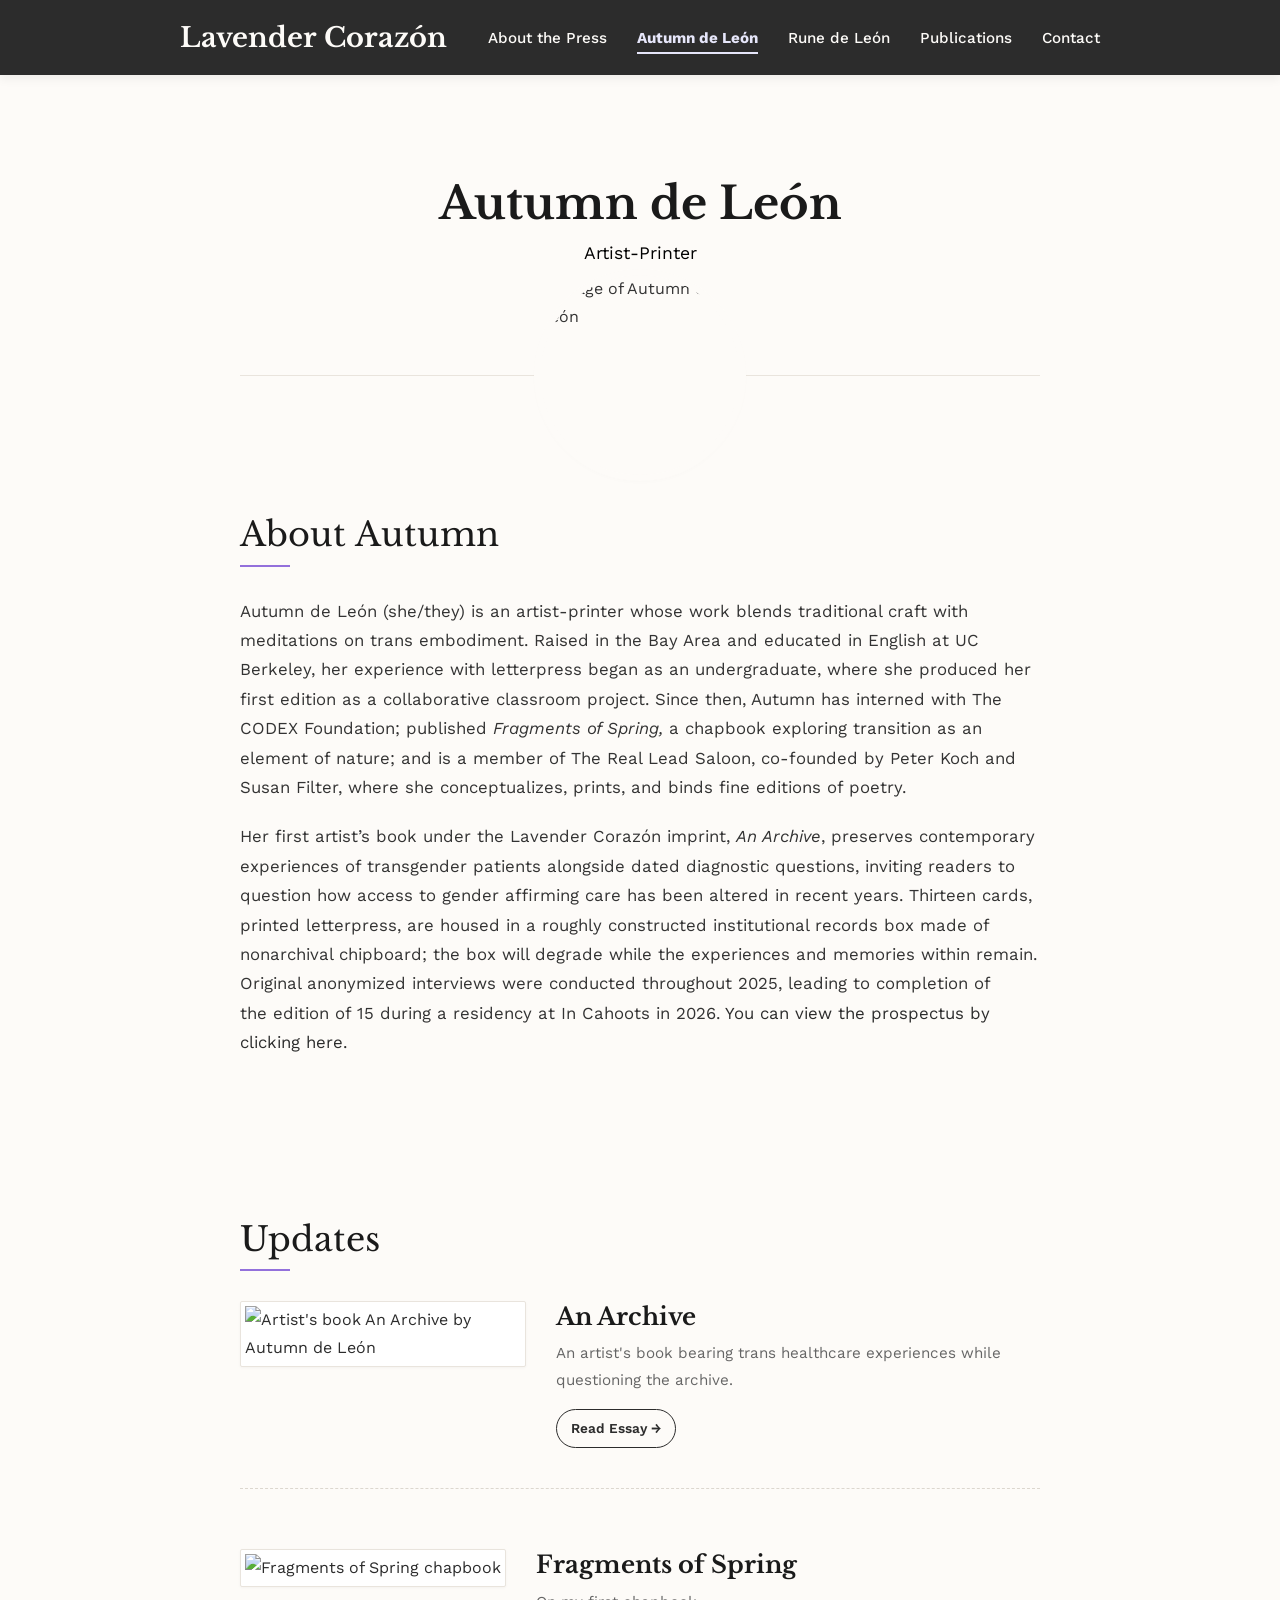
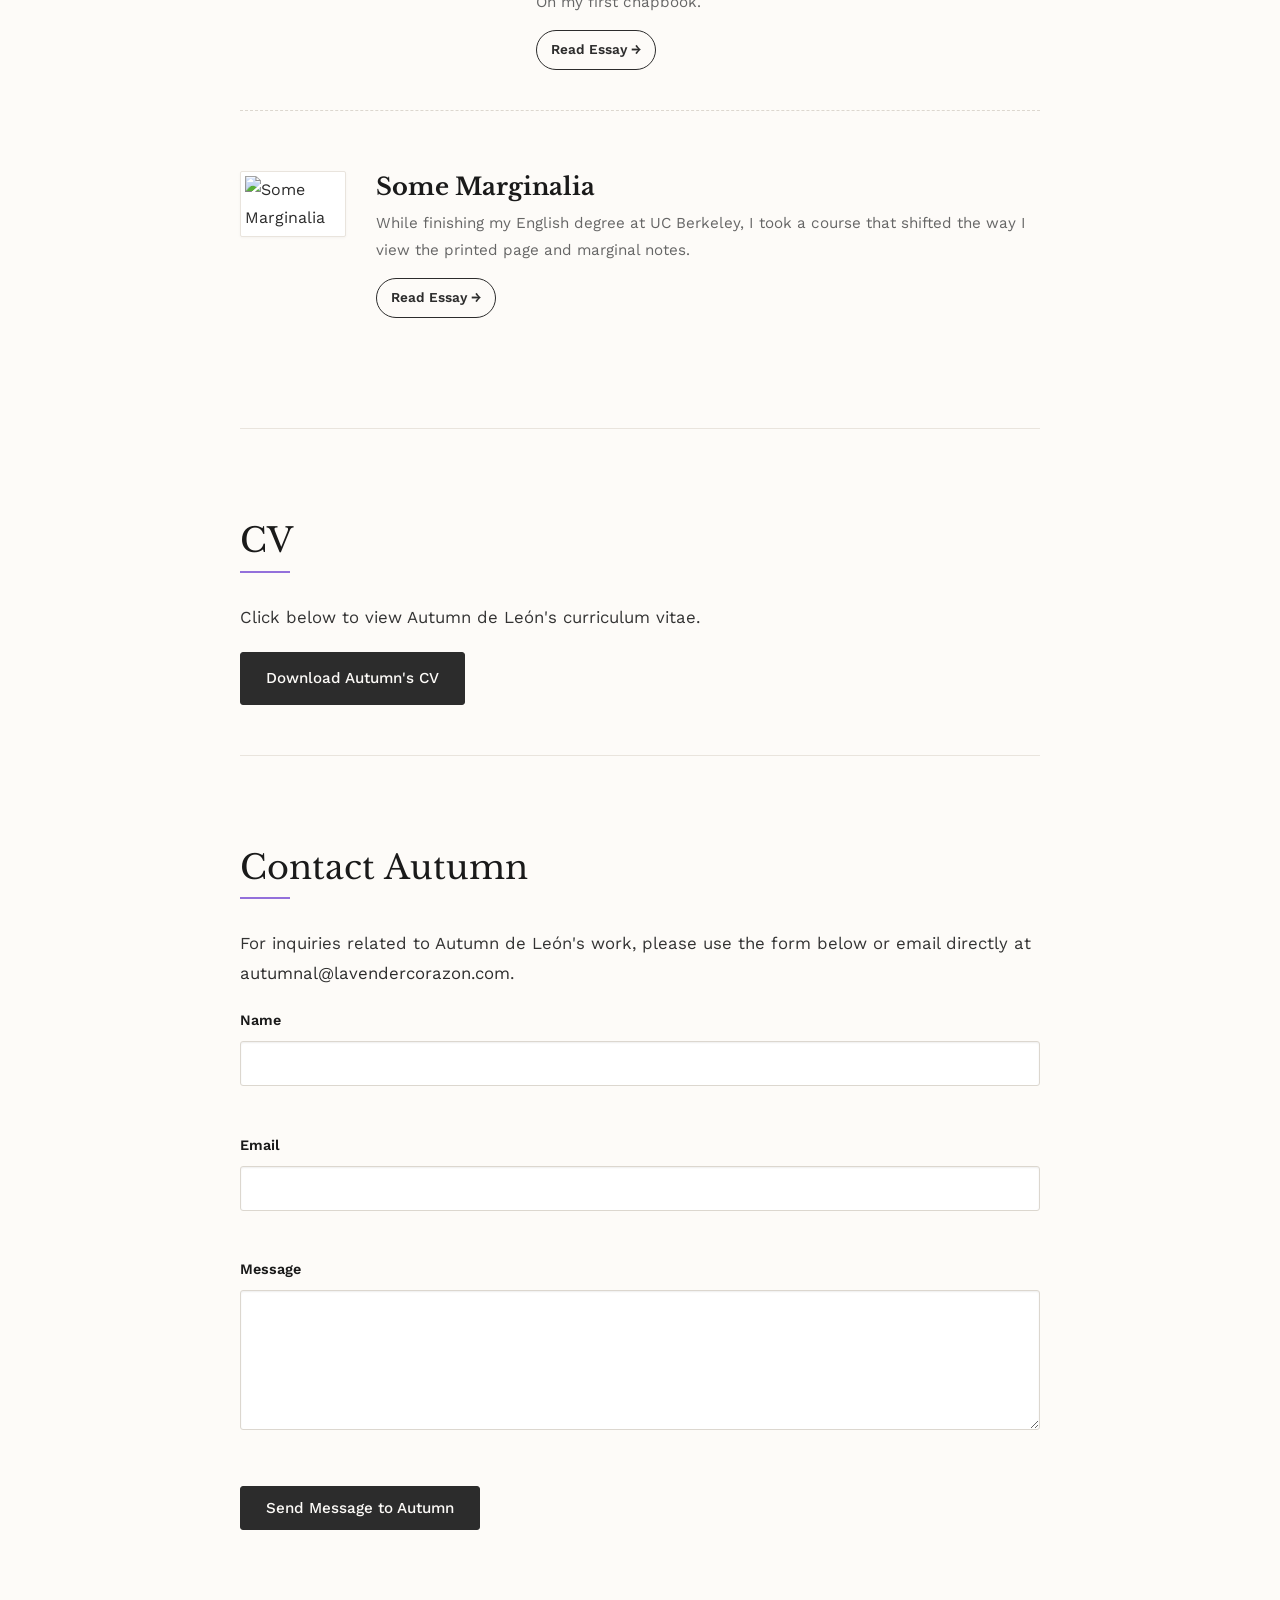
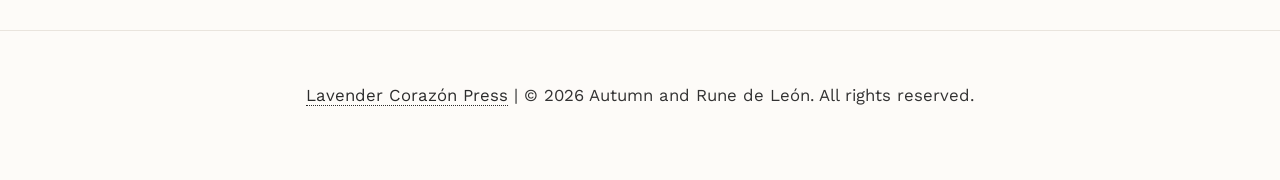
==== commit ab84c950: "Update portfolio with latest site build" ====
--- a/autumn.html
+++ b/autumn.html
@@ -105,7 +105,7 @@
                     <span class="hamburger-bar"></span>
                 </button>
                 <ul id="main-nav">
-                    <li><a href="index.html#about-press">About the Press</a></li>
+                    <li><a href="index.html">About the Press</a></li>
                     <li><a href="autumn.html" class="current-page">Autumn de León</a></li>
                     <li><a href="rune.html">Rune de León</a></li>
                     <li><a href="publications.html">Publications</a></li>
--- a/css/style.css
+++ b/css/style.css
@@ -117,6 +117,19 @@
     margin-bottom: var(--spacing-unit); 
     color: var(--color-text); 
 } 
+
+h1,
+h2,
+h3 {
+    text-wrap: balance;
+}
+
+p,
+li,
+blockquote {
+    text-wrap: pretty;
+}
+
 
 a { 
     color: var(--color-primary-accent); 
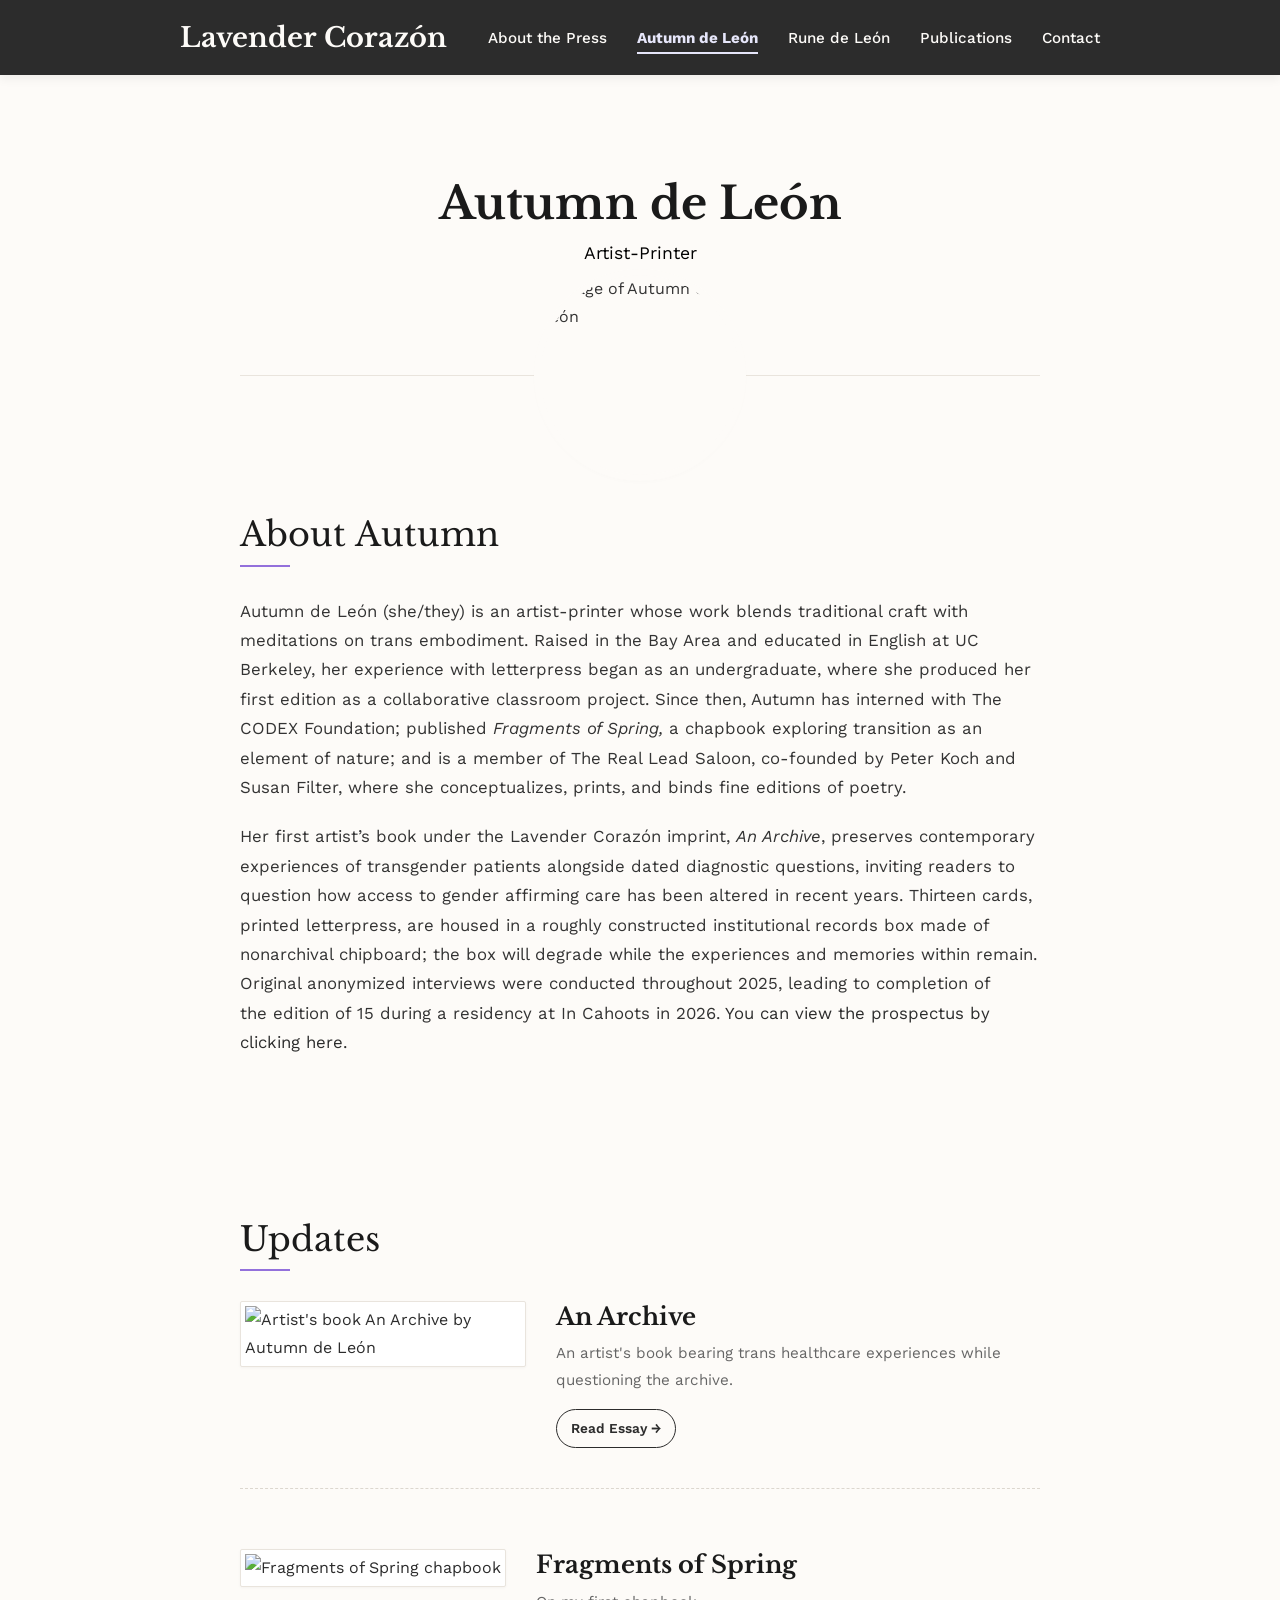
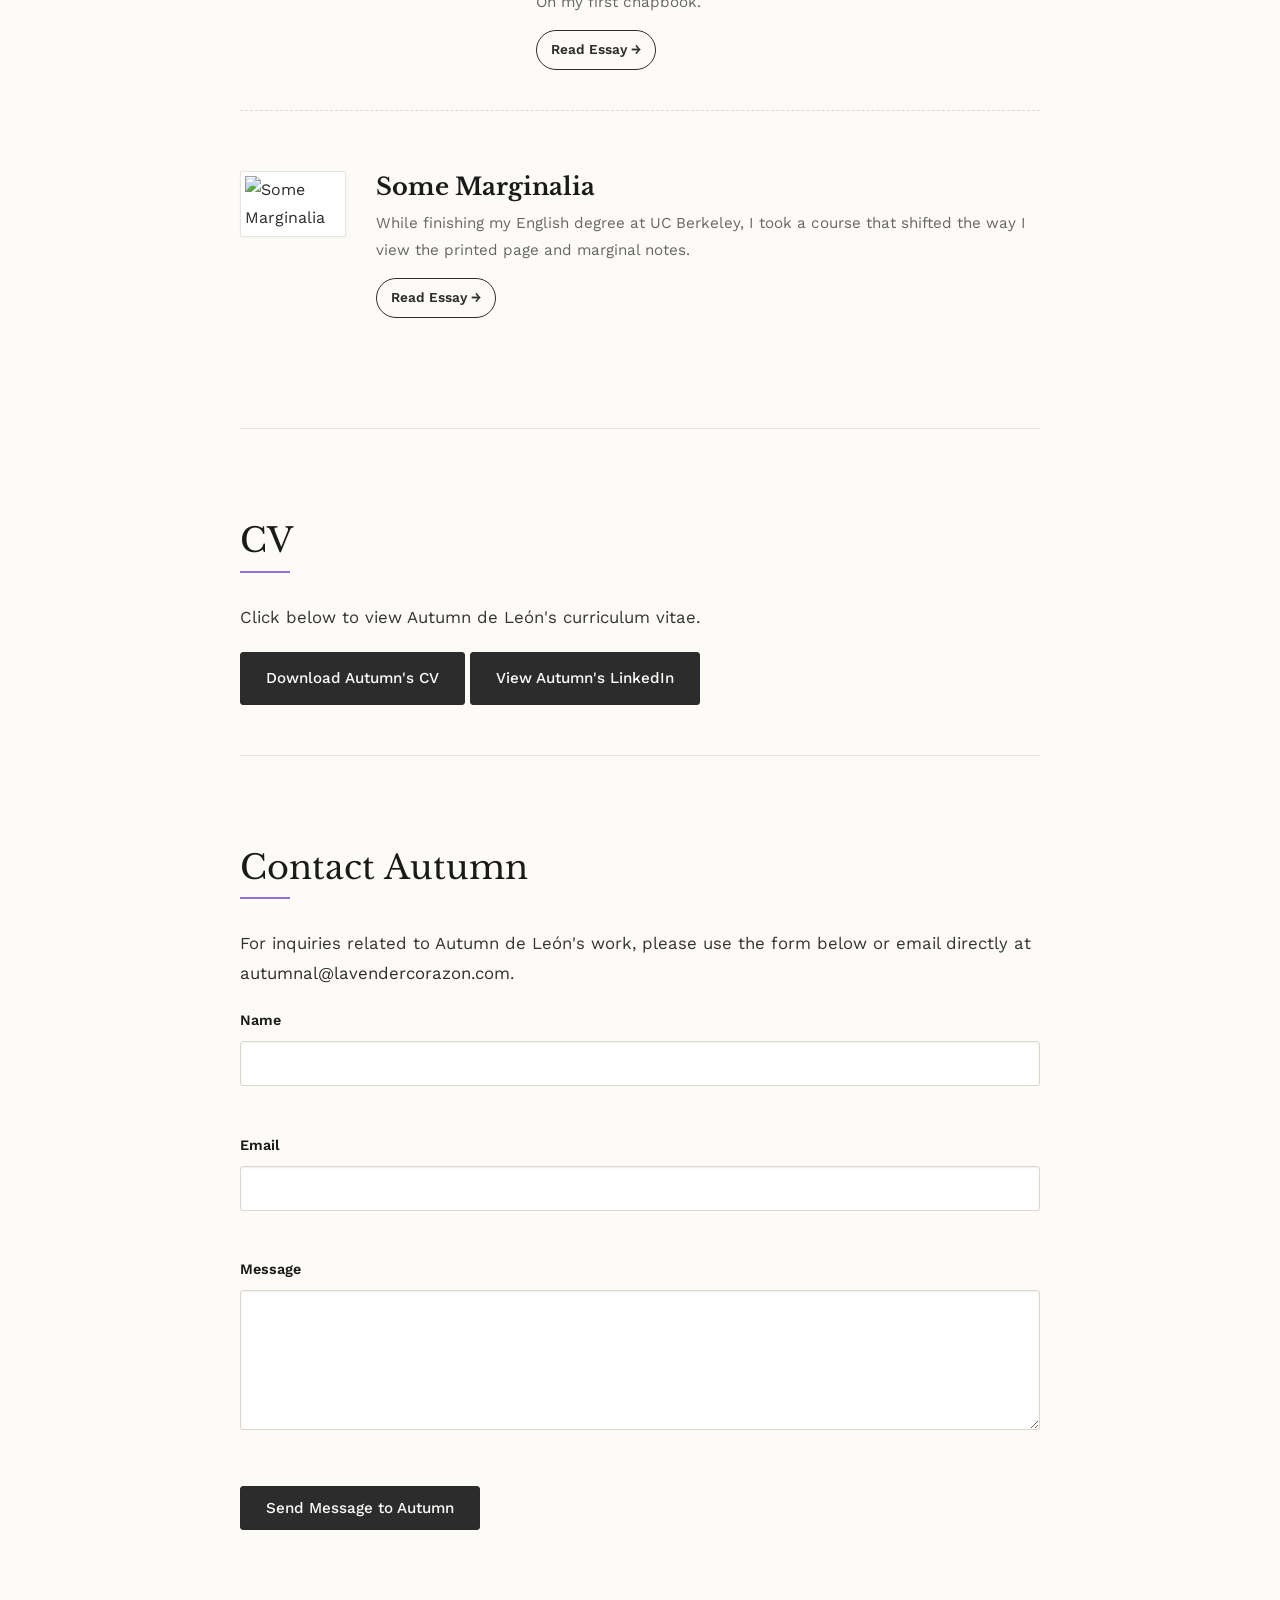
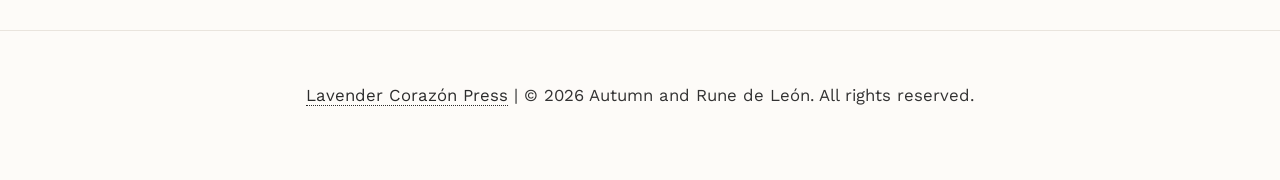
==== commit da49c667: "Update portfolio with latest site build" ====
--- a/autumn.html
+++ b/autumn.html
@@ -242,6 +242,9 @@
                 <a href="assets/autumn_deleon_cv.pdf" target="_blank" rel="noopener noreferrer" class="button">
                     Download Autumn's CV <span class="sr-only">(opens in a new tab)</span>
                 </a>
+                <a href="www.linkedin.com/in/autumndeleon/" target="_blank" rel="noopener noreferrer" class="button">
+                    View Autumn's LinkedIn <span class="sr-only">(opens in a new tab)</span>
+                </a>
                 </div>
         </section>
 
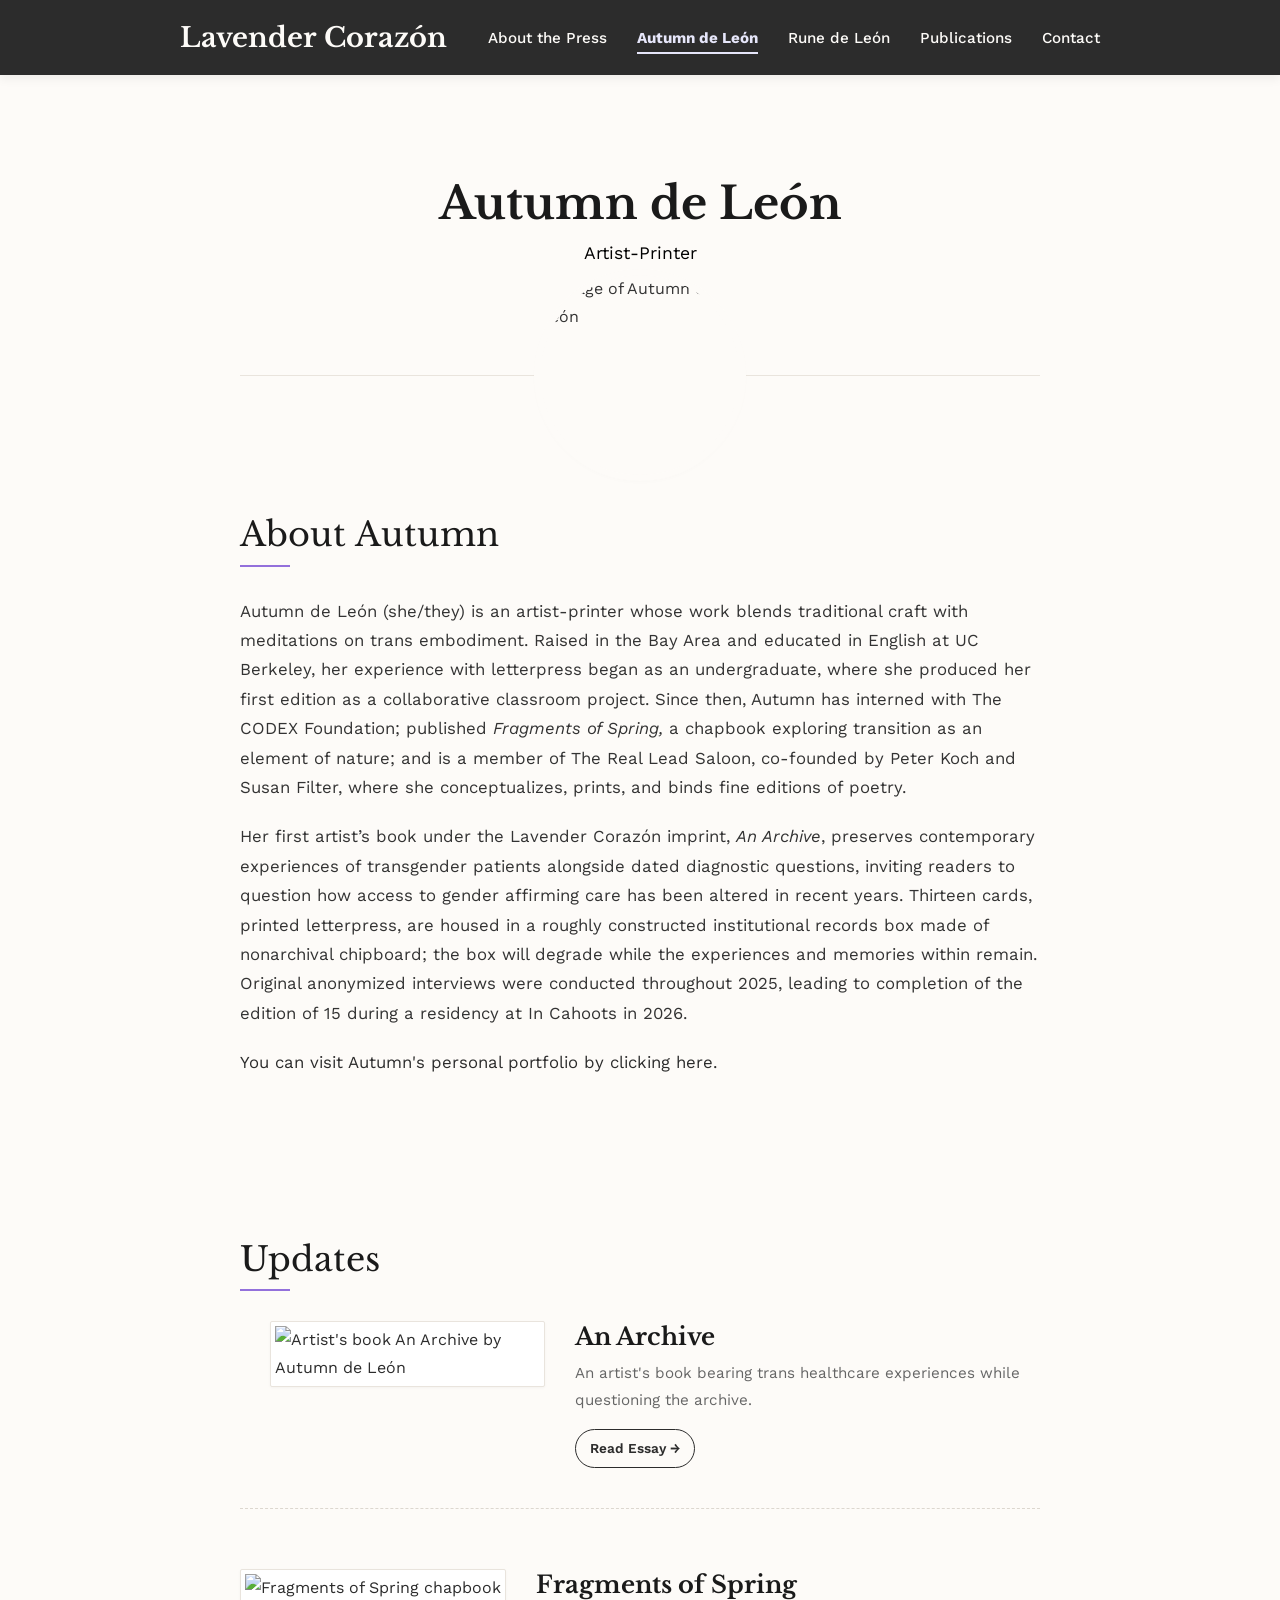
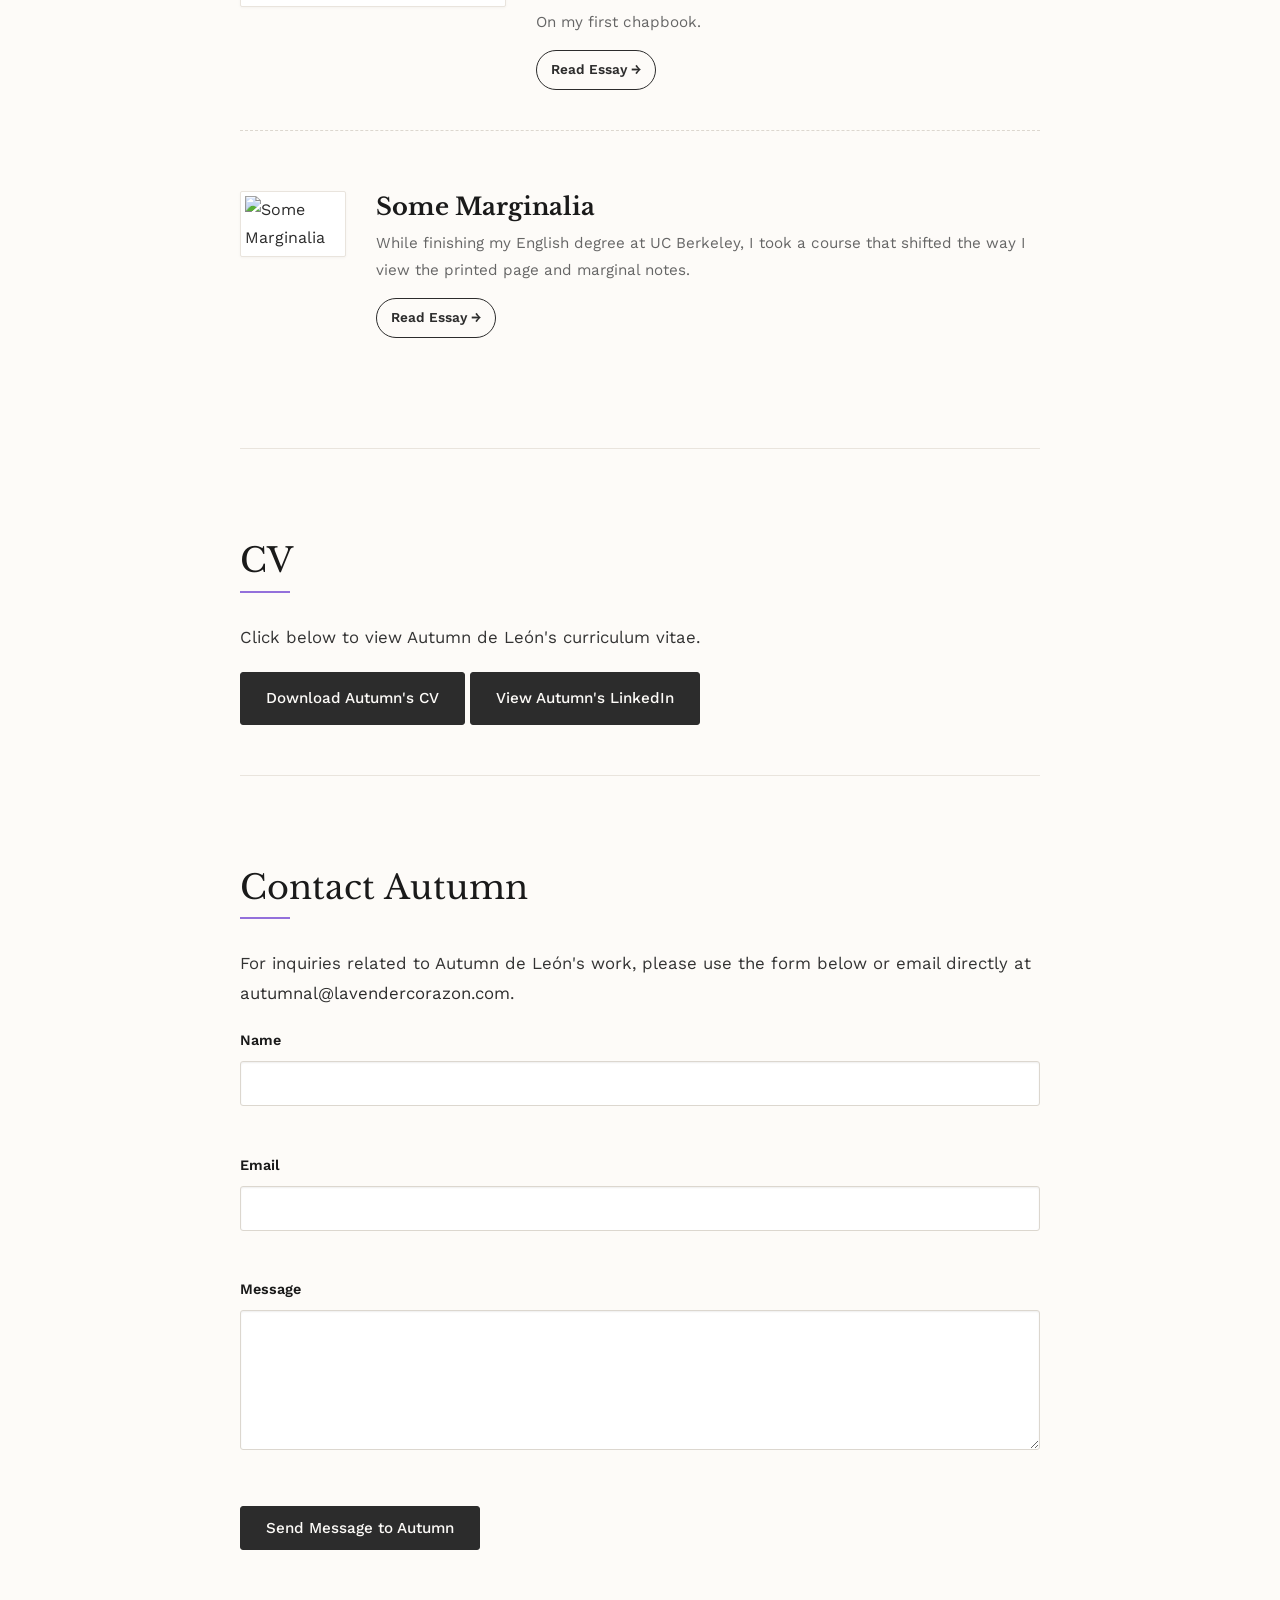
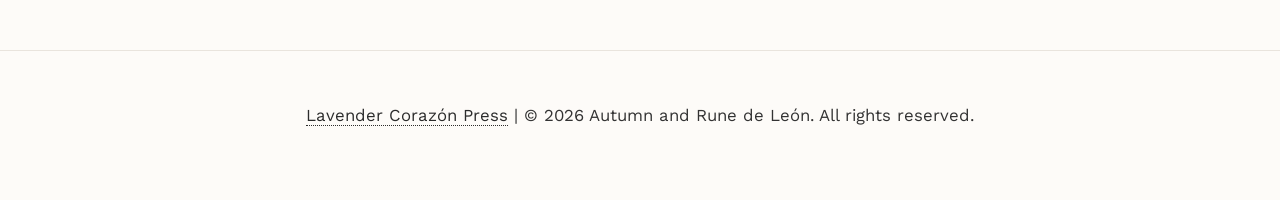
==== commit 70771045: "Update portfolio with latest site build" ====
--- a/autumn.html
+++ b/autumn.html
@@ -23,7 +23,7 @@
     "worksFor": { "@type": "Organization", "name": "Lavender Corazón Press", "url": "https://lavendercorazon.com/" },
     "alumniOf": { "@type": "CollegeOrUniversity", "name": "University of California, Berkeley" },
     "sameAs": [
-      "https://https://www.linkedin.com/in/autumndeleon/",
+      "https://www.linkedin.com/in/autumndeleon/",
       "https://www.instagram.com/itsautumnhazel"
     ]
 }
@@ -95,7 +95,7 @@
     <header id="main-header" role="banner">
         <div class="header-content">
             <div class="logo">
-                <a href="index.html">Lavender Corazón</a>
+                <a href="/index">Lavender Corazón</a>
             </div>
             <nav role="navigation" aria-label="Main Navigation">
                 <button id="menu-toggle" aria-expanded="false" aria-controls="main-nav">
@@ -105,11 +105,11 @@
                     <span class="hamburger-bar"></span>
                 </button>
                 <ul id="main-nav">
-                    <li><a href="index.html">About the Press</a></li>
-                    <li><a href="autumn.html" class="current-page">Autumn de León</a></li>
-                    <li><a href="rune.html">Rune de León</a></li>
-                    <li><a href="publications.html">Publications</a></li>
-                    <li><a href="index.html#contact-press">Contact</a></li>
+                    <li><a href="/index">About the Press</a></li>
+                    <li><a href="/autumn" class="current-page">Autumn de León</a></li>
+                    <li><a href="/rune">Rune de León</a></li>
+                    <li><a href="/publications">Publications</a></li>
+                    <li><a href="/index#contact-press">Contact</a></li>
                 </ul>
             </nav>
         </div>
@@ -136,8 +136,10 @@
                     Autumn de León (she/they) is an artist-printer whose work blends traditional craft with meditations on trans embodiment. Raised in the Bay Area and educated in English at UC Berkeley, her experience with letterpress began as an undergraduate, where she produced her first edition as a collaborative classroom project. Since then, Autumn has interned with The CODEX Foundation; published <i>Fragments of Spring,</i> a chapbook exploring transition as an element of nature; and is a member of The Real Lead Saloon, co-founded by Peter Koch and Susan Filter, where she conceptualizes, prints, and binds fine editions of poetry.
                 </p>
                 <p> 
-                     Her first artist’s book under the Lavender Corazón imprint, <i>An Archive</i>, preserves contemporary experiences of transgender patients alongside dated diagnostic questions, inviting readers to question how access to gender affirming care has been altered in recent years. Thirteen cards, printed letterpress, are housed in a roughly constructed institutional records box made of nonarchival chipboard; the box will degrade while the experiences and memories within remain. Original anonymized interviews were conducted throughout 2025, leading to completion of the edition of 15 during a residency at In Cahoots in 2026. <a href="https://lavendercorazon.com/assets/An_Archive_Prospectus.pdf">You can view the prospectus by clicking here.</a>
-                </p> <span class="visually-hidden">Autumn de Leon</span>
+                     Her first artist’s book under the Lavender Corazón imprint, <i>An Archive</i>, preserves contemporary experiences of transgender patients alongside dated diagnostic questions, inviting readers to question how access to gender affirming care has been altered in recent years. Thirteen cards, printed letterpress, are housed in a roughly constructed institutional records box made of nonarchival chipboard; the box will degrade while the experiences and memories within remain. Original anonymized interviews were conducted throughout 2025, leading to completion of the edition of 15 during a residency at In Cahoots in 2026.
+                </p>
+                <p> <a href="https://autumndeleon.com">You can visit Autumn's personal portfolio by clicking here.</p>
+                <span class="visually-hidden">Autumn de Leon</span>
             </div>
         </section>
 
@@ -242,8 +244,8 @@
                 <a href="assets/autumn_deleon_cv.pdf" target="_blank" rel="noopener noreferrer" class="button">
                     Download Autumn's CV <span class="sr-only">(opens in a new tab)</span>
                 </a>
-                <a href="www.linkedin.com/in/autumndeleon/" target="_blank" rel="noopener noreferrer" class="button">
-                    View Autumn's LinkedIn <span class="sr-only">(opens in a new tab)</span>
+                <a href="https://www.linkedin.com/in/autumndeleon/" target="_blank" rel="noopener noreferrer" class="button">
+                View Autumn's LinkedIn <span class="sr-only">(opens in a new tab)</span>
                 </a>
                 </div>
         </section>
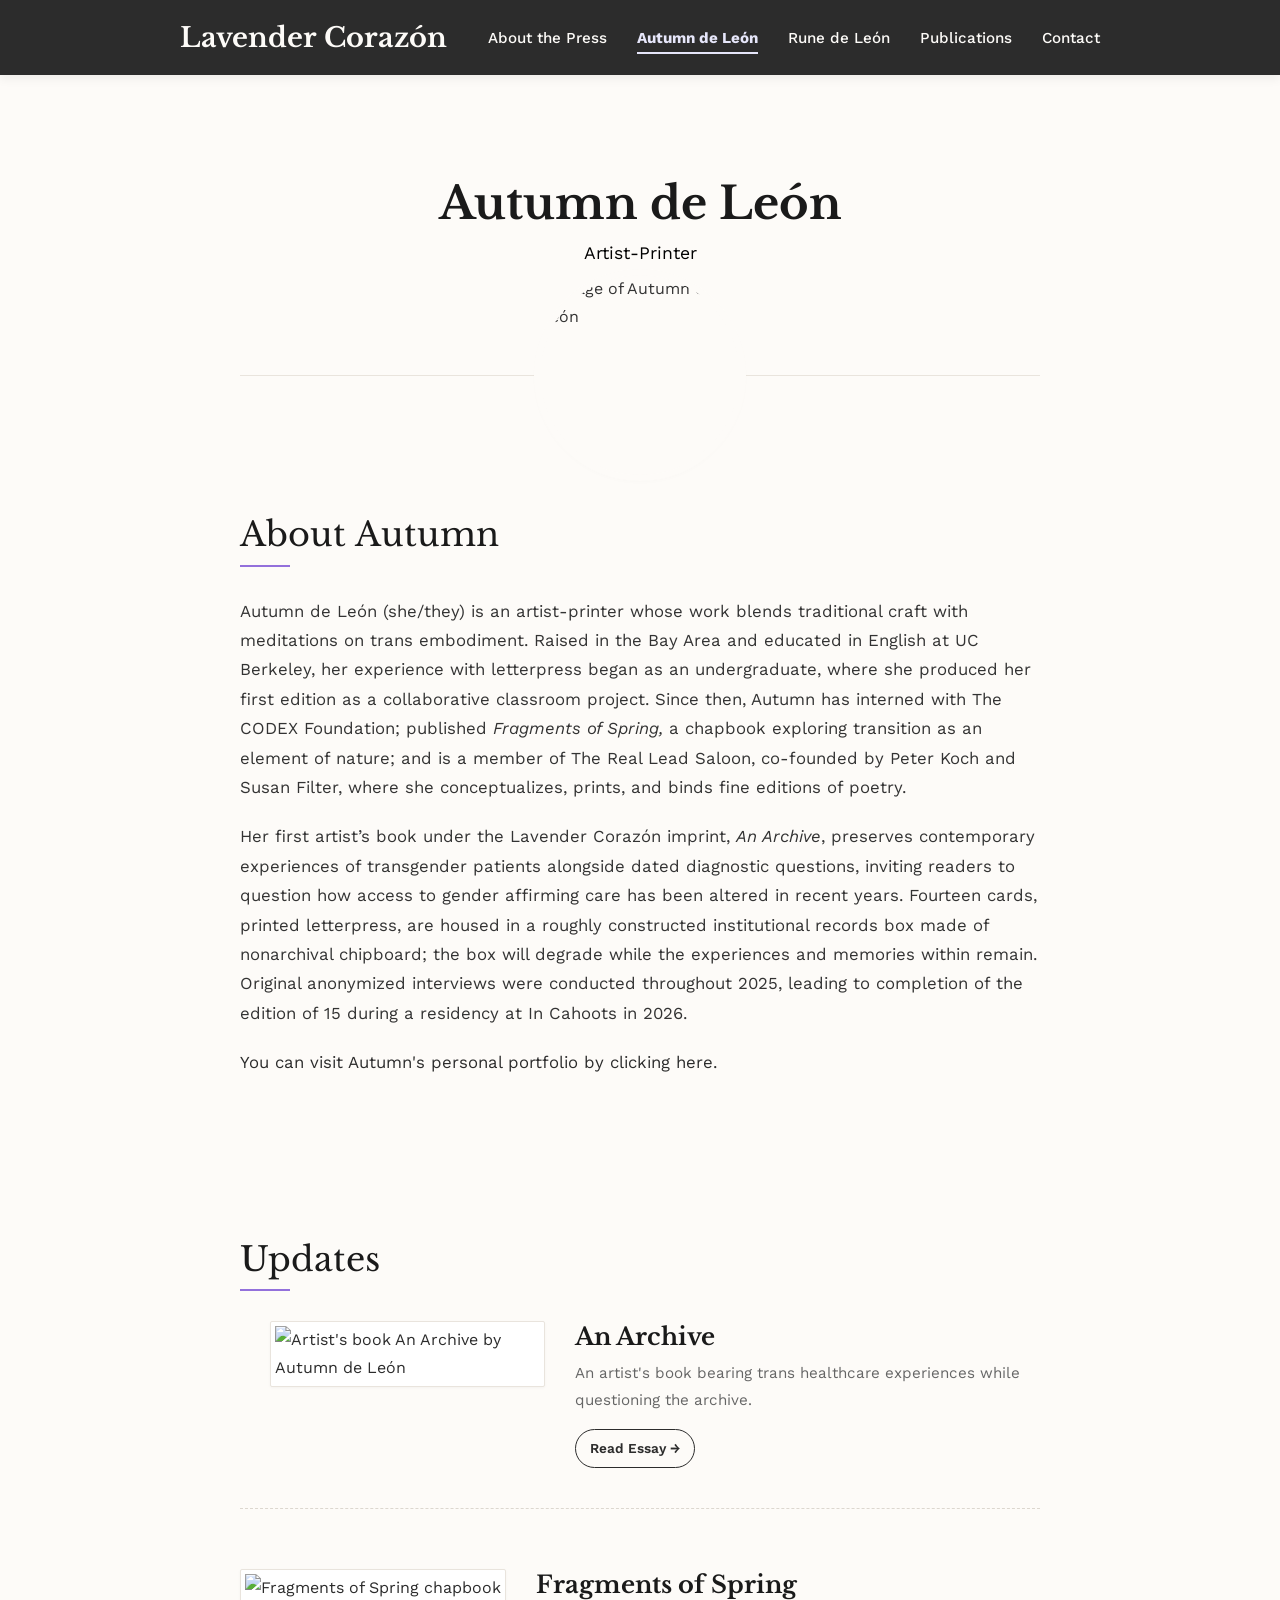
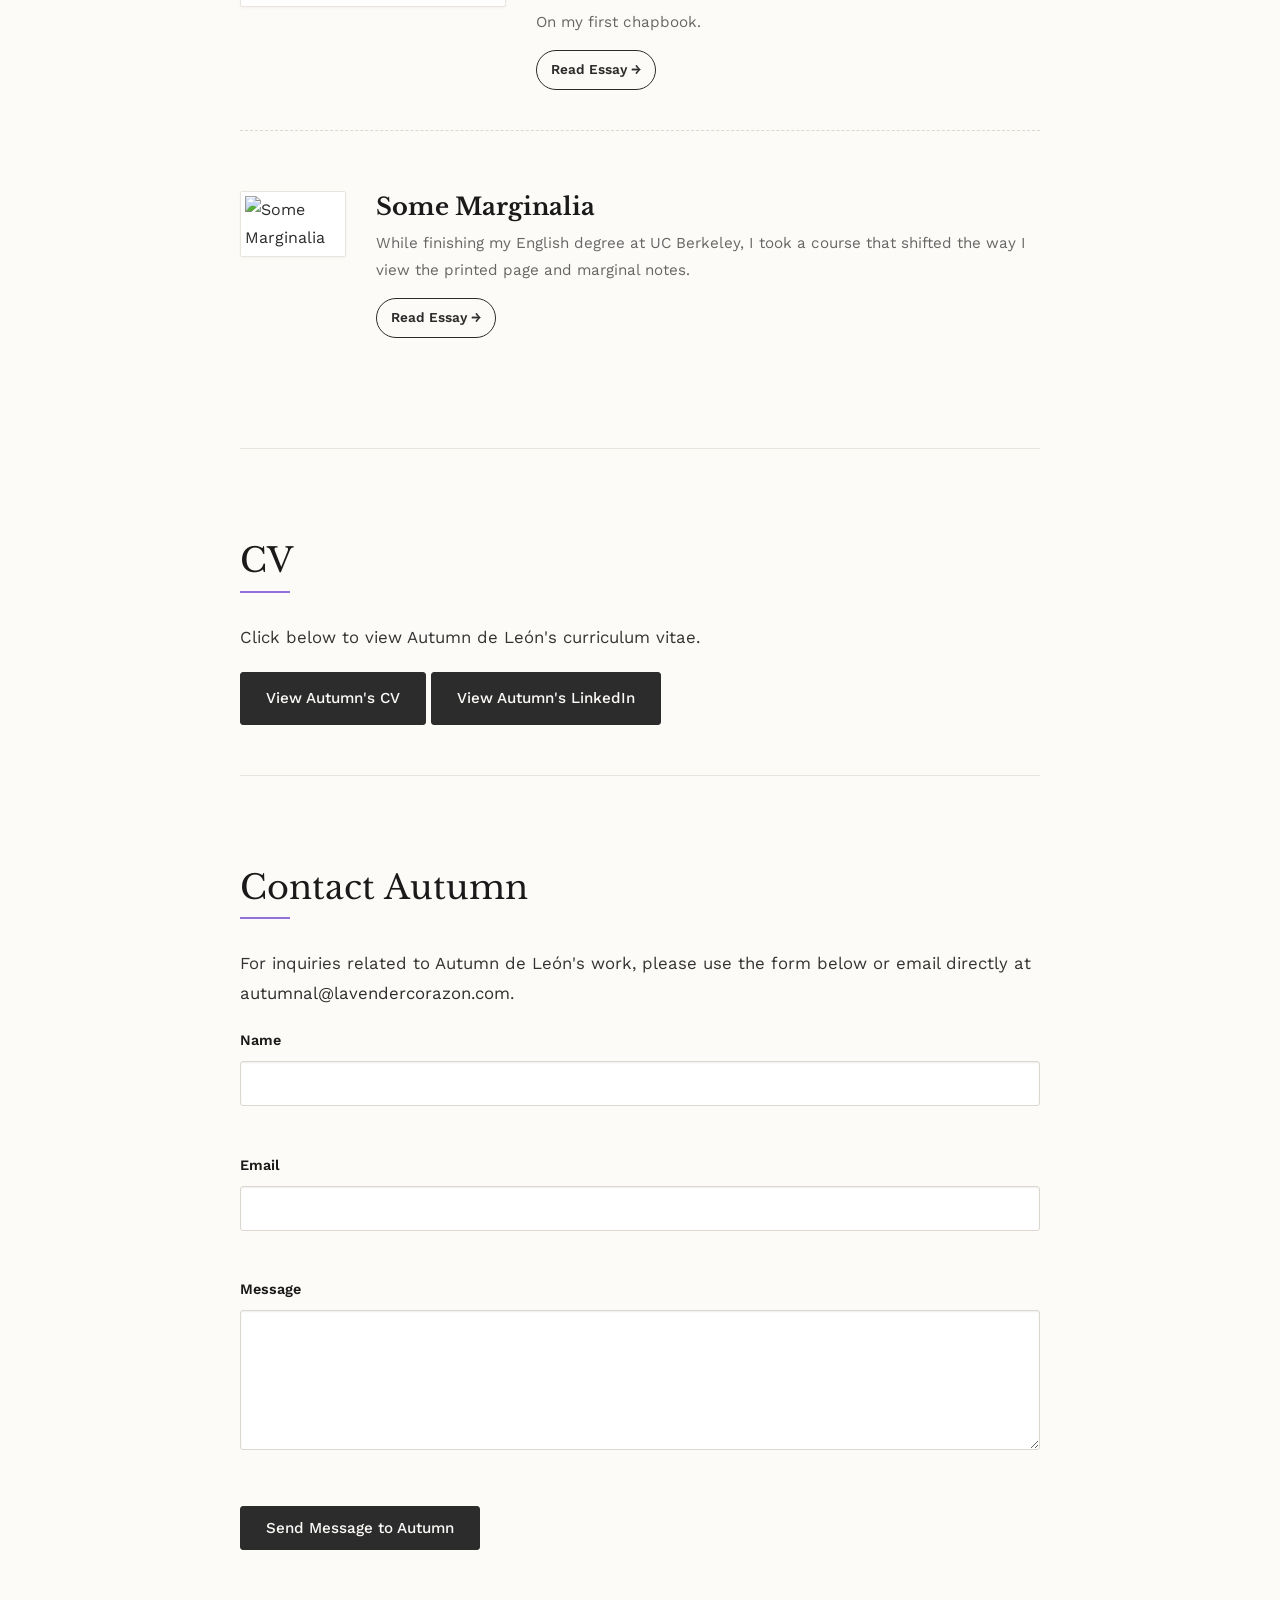
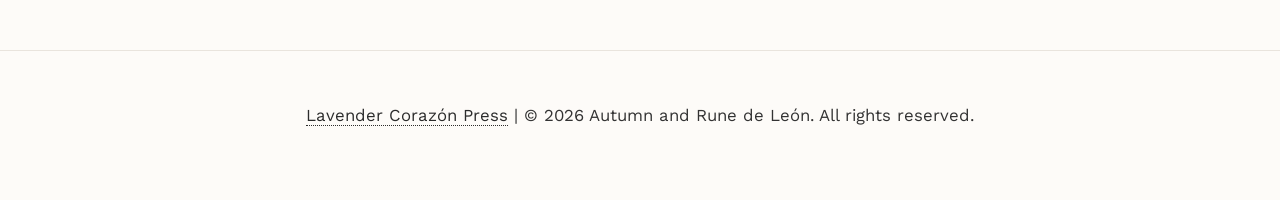
==== commit 92cb2d8b: "Add files via upload" ====
--- a/autumn.html
+++ b/autumn.html
@@ -136,7 +136,7 @@
                     Autumn de León (she/they) is an artist-printer whose work blends traditional craft with meditations on trans embodiment. Raised in the Bay Area and educated in English at UC Berkeley, her experience with letterpress began as an undergraduate, where she produced her first edition as a collaborative classroom project. Since then, Autumn has interned with The CODEX Foundation; published <i>Fragments of Spring,</i> a chapbook exploring transition as an element of nature; and is a member of The Real Lead Saloon, co-founded by Peter Koch and Susan Filter, where she conceptualizes, prints, and binds fine editions of poetry.
                 </p>
                 <p> 
-                     Her first artist’s book under the Lavender Corazón imprint, <i>An Archive</i>, preserves contemporary experiences of transgender patients alongside dated diagnostic questions, inviting readers to question how access to gender affirming care has been altered in recent years. Thirteen cards, printed letterpress, are housed in a roughly constructed institutional records box made of nonarchival chipboard; the box will degrade while the experiences and memories within remain. Original anonymized interviews were conducted throughout 2025, leading to completion of the edition of 15 during a residency at In Cahoots in 2026.
+                     Her first artist’s book under the Lavender Corazón imprint, <i>An Archive</i>, preserves contemporary experiences of transgender patients alongside dated diagnostic questions, inviting readers to question how access to gender affirming care has been altered in recent years. Fourteen cards, printed letterpress, are housed in a roughly constructed institutional records box made of nonarchival chipboard; the box will degrade while the experiences and memories within remain. Original anonymized interviews were conducted throughout 2025, leading to completion of the edition of 15 during a residency at In Cahoots in 2026.
                 </p>
                 <p> <a href="https://autumndeleon.com">You can visit Autumn's personal portfolio by clicking here.</p>
                 <span class="visually-hidden">Autumn de Leon</span>
@@ -241,8 +241,8 @@
                 <p>
                     Click below to view Autumn de León's curriculum vitae.
                 </p>
-                <a href="assets/autumn_deleon_cv.pdf" target="_blank" rel="noopener noreferrer" class="button">
-                    Download Autumn's CV <span class="sr-only">(opens in a new tab)</span>
+                <a href="https://autumndeleon.com/cv" target="_blank" rel="noopener noreferrer" class="button">
+                    View Autumn's CV <span class="sr-only">(opens in a new tab)</span>
                 </a>
                 <a href="https://www.linkedin.com/in/autumndeleon/" target="_blank" rel="noopener noreferrer" class="button">
                 View Autumn's LinkedIn <span class="sr-only">(opens in a new tab)</span>
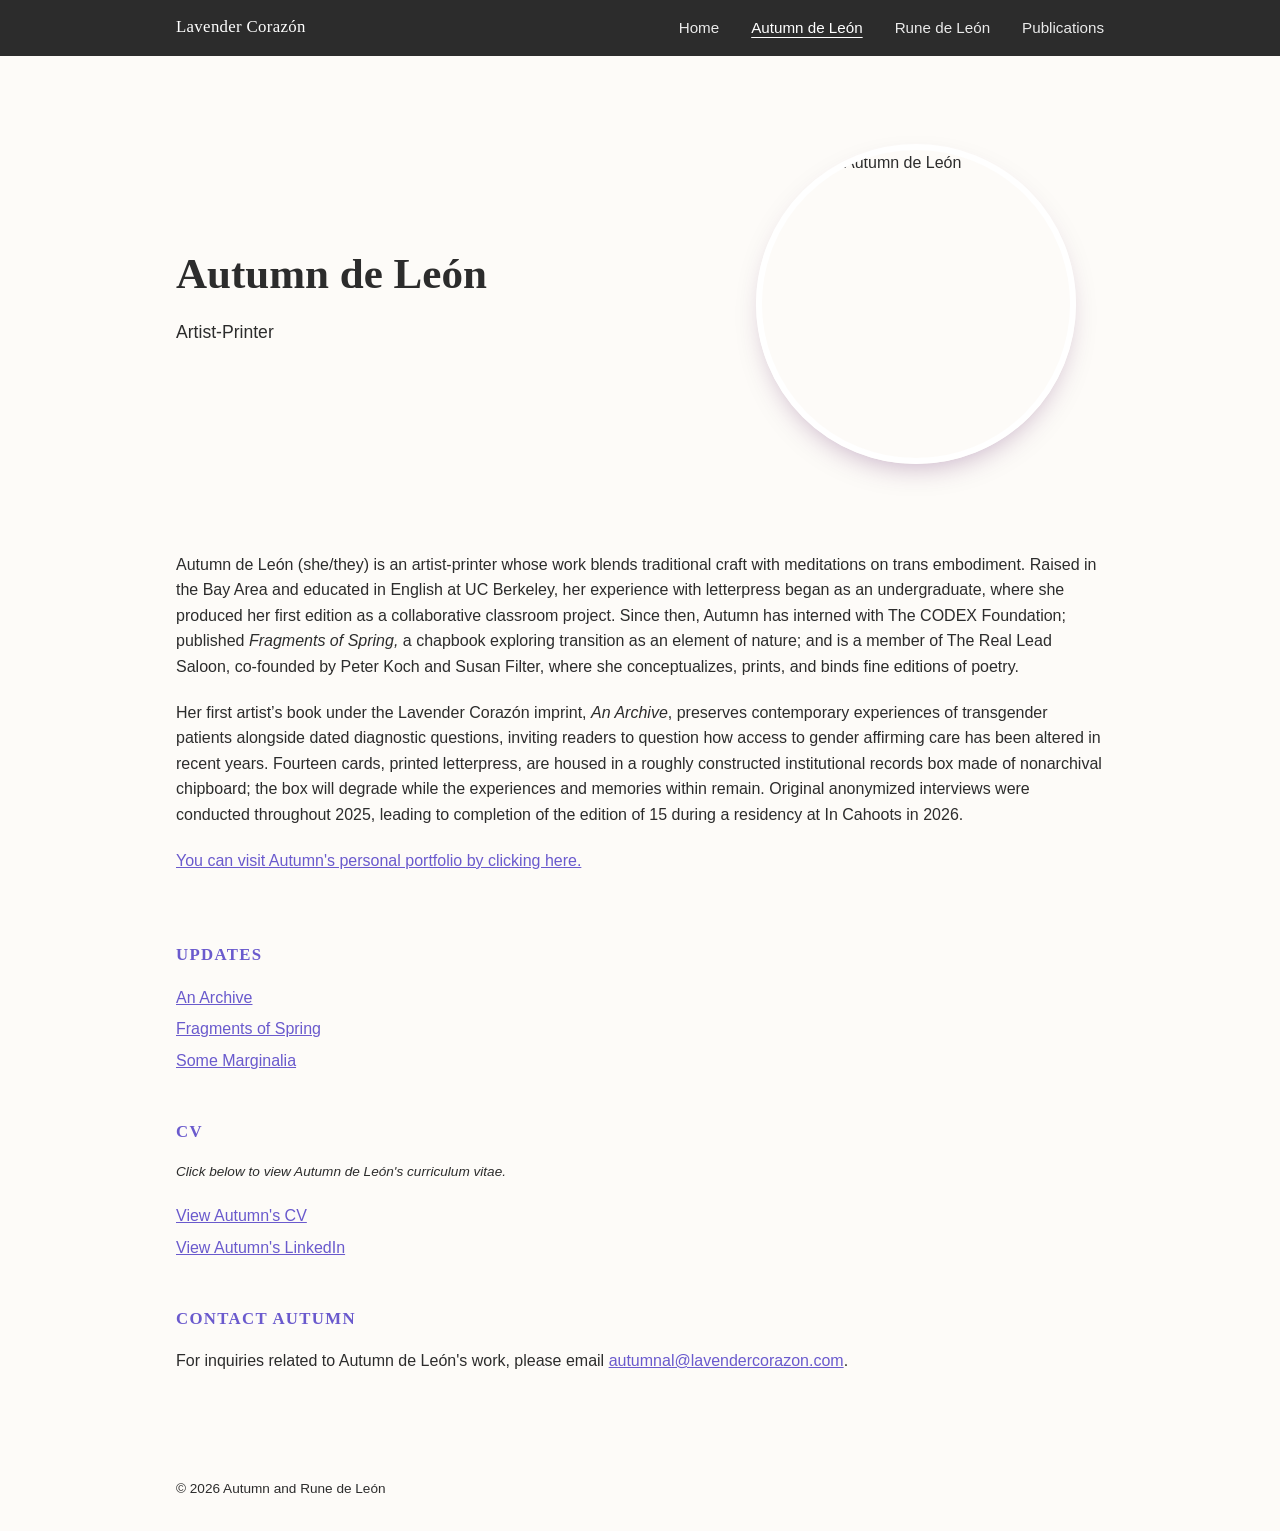
==== commit df8dcd39: "Add files via upload" ====
--- a/autumn.html
+++ b/autumn.html
@@ -1,17 +1,13 @@
 <!DOCTYPE html>
 <html lang="en">
 <head>
-    <meta charset="UTF-8">
-    <meta name="viewport" content="width=device-width, initial-scale=1.0">
-    <title>Autumn de León | Lavender Corazón Press</title>
-    <meta name="description" content="Autumn de León is a poet and letterpress printer exploring queer identity, analog publishing, and community storytelling through Lavender Corazón Press.">
-    <link rel="preconnect" href="https://fonts.googleapis.com">
-    <link rel="preconnect" href="https://fonts.gstatic.com" crossorigin>
-    <link href="https://fonts.googleapis.com/css2?family=Libre+Baskerville:ital,wght@0,400;0,700;1,400&family=Work+Sans:wght@300;400;500;600;700&display=swap" rel="stylesheet">
-    <link rel="stylesheet" href="css/style.css?v=2025-08-22-2">
-    <link rel="icon" href="assets/icon.png" type="image/png" />
-    <script type="application/ld+json">
-    {
+  <meta charset="UTF-8" />
+  <meta name="viewport" content="width=device-width, initial-scale=1" />
+  <title>Autumn de León | Lavender Corazón Press</title>
+  <meta name="description" content="Autumn de León is a poet and letterpress printer exploring queer identity, analog publishing, and community storytelling through Lavender Corazón Press." />
+  <link rel="icon" href="assets/icon.png" type="image/png" />
+  <script type="application/ld+json">
+  {
     "@context": "https://schema.org",
     "@type": "Person",
     "name": "Autumn de León",
@@ -26,261 +22,81 @@
       "https://www.linkedin.com/in/autumndeleon/",
       "https://www.instagram.com/itsautumnhazel"
     ]
-}
-</script>
-<script type="application/ld+json">
-{
-  "@context":"https://schema.org",
-  "@type":"ItemList",
-  "name":"Essays by Autumn de León",
-  "itemListElement":[
-    {
-      "@type":"BlogPosting",
-      "position":1,
-      "headline":"An Archive",
-      "description":"An artist's book bearing trans healthcare experiences while questioning the archive.",
-      "url":"https://open.substack.com/pub/lavendercorazon/p/an-archive?r=2yljj1&utm_campaign=post-expanded-share&utm_medium=post%20viewer",
-      "image":"https://lavendercorazon.com/assets/AnArchive.gif",
-      "author":{
-        "@type":"Person",
-        "name":"Autumn de León",
-        "url":"https://lavendercorazon.com/autumn.html"
-      },
-      "publisher":{
-        "@type":"Organization",
-        "name":"Lavender Corazón Press",
-        "url":"https://lavendercorazon.com/"
-      }
-    },
-    {
-      "@type":"BlogPosting",
-      "position":2,
-      "headline":"Fragments of Spring",
-      "description":"On my first chapbook.",
-      "url":"https://open.substack.com/pub/lavendercorazon/p/fragments-of-spring?r=2yljj1&utm_campaign=post-expanded-share&utm_medium=post%20viewer",
-      "image":"https://substack-post-media.s3.amazonaws.com/public/images/0e6fb880-fccb-4185-afa3-70c77d9e3913_4032x3024.png",
-      "author":{
-        "@type":"Person",
-        "name":"Autumn de León"
-      },
-      "publisher":{
-        "@type":"Organization",
-        "name":"Lavender Corazón Press"
-      }
-    },
-    {
-      "@type":"BlogPosting",
-      "position":3,
-      "headline":"Some Marginalia",
-      "description":"While finishing my English degree at UC Berkeley, I took a course that shifted the way I view the printed page.",
-      "url":"https://open.substack.com/pub/lavendercorazon/p/some-marginalia?r=2yljj1&utm_campaign=post-expanded-share&utm_medium=post%20viewer",
-      "image":"https://substack-post-media.s3.amazonaws.com/public/images/09893a7e-9e86-4514-8867-a3c4dc20a4e8_2956x2897.png",
-      "author":{
-        "@type":"Person",
-        "name":"Autumn de León"
-      },
-      "publisher":{
-        "@type":"Organization",
-        "name":"Lavender Corazón Press"
-      }
-    }
-  ]
-}
-</script>
+  }
+  </script>
+  <link rel="stylesheet" href="style.css" />
 </head>
-<body data-theme="light" class="portfolio-page autumn-page">
+<body>
+  <header class="site-nav">
+    <div class="site-nav__inner">
+      <a class="site-nav__brand" href="/">Lavender Corazón</a>
+      <button class="site-nav__toggle" aria-label="Open menu" aria-expanded="false" aria-controls="nav-list">
+        <svg viewBox="0 0 24 24" fill="none" stroke="currentColor" stroke-width="2" stroke-linecap="round" stroke-linejoin="round">
+          <line x1="4" x2="20" y1="12" y2="12"></line>
+          <line x1="4" x2="20" y1="6" y2="6"></line>
+          <line x1="4" x2="20" y1="18" y2="18"></line>
+        </svg>
+      </button>
+      <ul class="site-nav__list" id="nav-list">
+        <li><a href="/">Home</a></li>
+        <li><a href="/autumn" class="is-active" aria-current="page">Autumn de León</a></li>
+        <li><a href="/rune">Rune de León</a></li>
+        <li><a href="/publications">Publications</a></li>
+      </ul>
+    </div>
+  </header>
 
-    <a href="#main-content" class="skip-link">Skip to main content</a>
+  <main>
+    <section class="hero">
+      <div class="container container--wide hero__inner">
+        <div class="hero__copy">
+          <h1 class="hero__name">Autumn de León</h1>
+          <p class="hero__meta">Artist-Printer</p>
+        </div>
+        <figure class="hero__portrait">
+          <img src="assets/portraits/autumn-profile.png" alt="Image of Autumn de León" width="320" height="320" />
+        </figure>
+      </div>
+    </section>
 
-    <header id="main-header" role="banner">
-        <div class="header-content">
-            <div class="logo">
-                <a href="/index">Lavender Corazón</a>
-            </div>
-            <nav role="navigation" aria-label="Main Navigation">
-                <button id="menu-toggle" aria-expanded="false" aria-controls="main-nav">
-                    <span class="sr-only">Toggle Menu</span>
-                    <span class="hamburger-bar"></span>
-                    <span class="hamburger-bar"></span>
-                    <span class="hamburger-bar"></span>
-                </button>
-                <ul id="main-nav">
-                    <li><a href="/index">About the Press</a></li>
-                    <li><a href="/autumn" class="current-page">Autumn de León</a></li>
-                    <li><a href="/rune">Rune de León</a></li>
-                    <li><a href="/publications">Publications</a></li>
-                    <li><a href="/index#contact-press">Contact</a></li>
-                </ul>
-            </nav>
-        </div>
-    </header>
+    <div class="container container--wide bio" id="about">
+      <p>Autumn de León (she/they) is an artist-printer whose work blends traditional craft with meditations on trans embodiment. Raised in the Bay Area and educated in English at UC Berkeley, her experience with letterpress began as an undergraduate, where she produced her first edition as a collaborative classroom project. Since then, Autumn has interned with The CODEX Foundation; published <i>Fragments of Spring,</i> a chapbook exploring transition as an element of nature; and is a member of The Real Lead Saloon, co-founded by Peter Koch and Susan Filter, where she conceptualizes, prints, and binds fine editions of poetry.</p>
+      <p>Her first artist’s book under the Lavender Corazón imprint, <i>An Archive</i>, preserves contemporary experiences of transgender patients alongside dated diagnostic questions, inviting readers to question how access to gender affirming care has been altered in recent years. Fourteen cards, printed letterpress, are housed in a roughly constructed institutional records box made of nonarchival chipboard; the box will degrade while the experiences and memories within remain. Original anonymized interviews were conducted throughout 2025, leading to completion of the edition of 15 during a residency at In Cahoots in 2026.</p>
+      <p><a href="https://autumndeleon.com">You can visit Autumn's personal portfolio by clicking here.</a></p>
+    </div>
 
-    <main id="main-content" class="content-column" role="main">
-        <section id="portfolio-intro-autumn" class="portfolio-intro" aria-labelledby="portfolio-autumn-heading">
-            <h1 id="portfolio-autumn-heading">Autumn de León</h1>
-            <p class="portfolio-tagline">Artist-Printer</p>
-        </section>
+    <div class="container container--wide cv">
+      <section class="cv-section" id="entries">
+        <h2>Updates</h2>
+        <ul class="cv-plain-list">
+          <li><a href="https://lavendercorazon.substack.com/p/an-archive" target="_blank" rel="noopener">An Archive</a></li>
+          <li><a href="https://lavendercorazon.substack.com/p/fragments-of-spring" target="_blank" rel="noopener">Fragments of Spring</a></li>
+          <li><a href="https://lavendercorazon.substack.com/p/some-marginalia" target="_blank" rel="noopener">Some Marginalia</a></li>
+        </ul>
+      </section>
 
-                <!-- after #portfolio-intro-rune, before #about-rune -->
-        <div class="profile-bridge">
-          <div class="profile-avatar">
-            <img src="/assets/portraits/autumn-profile.png" alt="Image of Autumn de León">
-          </div>
-        </div>
+      <section class="cv-section" id="cv">
+        <h2>CV</h2>
+        <p class="cv-section__note">Click below to view Autumn de León's curriculum vitae.</p>
+        <ul class="cv-plain-list">
+          <li><a href="https://autumndeleon.com/cv" target="_blank" rel="noopener">View Autumn's CV</a></li>
+          <li><a href="https://www.linkedin.com/in/autumndeleon/" target="_blank" rel="noopener">View Autumn's LinkedIn</a></li>
+        </ul>
+      </section>
 
+      <section class="cv-section" id="contact">
+        <h2>Contact Autumn</h2>
+        <p>For inquiries related to Autumn de León's work, please email <a href="mailto:autumnal@lavendercorazon.com">autumnal@lavendercorazon.com</a>.</p>
+      </section>
+    </div>
+  </main>
 
-        <section id="about" aria-labelledby="about-autumn-heading">
-            <h2 id="about-autumn-heading">About Autumn</h2>
-            <div class="section-content">
-                <p>
-                    Autumn de León (she/they) is an artist-printer whose work blends traditional craft with meditations on trans embodiment. Raised in the Bay Area and educated in English at UC Berkeley, her experience with letterpress began as an undergraduate, where she produced her first edition as a collaborative classroom project. Since then, Autumn has interned with The CODEX Foundation; published <i>Fragments of Spring,</i> a chapbook exploring transition as an element of nature; and is a member of The Real Lead Saloon, co-founded by Peter Koch and Susan Filter, where she conceptualizes, prints, and binds fine editions of poetry.
-                </p>
-                <p> 
-                     Her first artist’s book under the Lavender Corazón imprint, <i>An Archive</i>, preserves contemporary experiences of transgender patients alongside dated diagnostic questions, inviting readers to question how access to gender affirming care has been altered in recent years. Fourteen cards, printed letterpress, are housed in a roughly constructed institutional records box made of nonarchival chipboard; the box will degrade while the experiences and memories within remain. Original anonymized interviews were conducted throughout 2025, leading to completion of the edition of 15 during a residency at In Cahoots in 2026.
-                </p>
-                <p> <a href="https://autumndeleon.com">You can visit Autumn's personal portfolio by clicking here.</p>
-                <span class="visually-hidden">Autumn de Leon</span>
-            </div>
-        </section>
+  <footer class="site-footer">
+    <div class="container container--wide">
+      <p>&copy; 2026 Autumn and Rune de León</p>
+    </div>
+  </footer>
 
-        <section id="entries" aria-labelledby="entries-autumn-heading">
-            <h2 id="entries-autumn-heading">Updates</h2>
-
-            <div class="section-content entries-container">
-
-                <article class="entry-preview">
-                    <a href="https://open.substack.com/pub/lavendercorazon/p/an-archive?r=2yljj1&utm_campaign=post-expanded-share&utm_medium=post%20viewer">
-                        <img
-                            src="/assets/AnArchive.gif"
-                            alt="Artist's book An Archive by Autumn de León"
-                            loading="lazy"
-                            width="320"
-                            height="240">
-                    </a>
-
-                    <div class="entry-content">
-                        <h3>
-                            <a href="https://open.substack.com/pub/lavendercorazon/p/an-archive?r=2yljj1&utm_campaign=post-expanded-share&utm_medium=post%20viewer">
-                                An Archive
-                            </a>
-                        </h3>
-
-                        <p class="excerpt">
-                            An artist's book bearing trans healthcare experiences while questioning the archive.
-                        </p>
-
-                        <a class="read-more"
-                           href="https://lavendercorazon.substack.com/p/an-archive">
-                            Read Essay →
-                        </a>
-                    </div>
-                </article>
-
-                <article class="entry-preview">
-                    <a href="https://lavendercorazon.substack.com/p/fragments-of-spring">
-                        <img
-                            src="https://substackcdn.com/image/fetch/w_320,h_213,c_fill,f_webp,q_auto:good,fl_progressive:steep,g_auto/https%3A%2F%2Fsubstack-post-media.s3.amazonaws.com%2Fpublic%2Fimages%2F0e6fb880-fccb-4185-afa3-70c77d9e3913_4032x3024.png"
-                            alt="Fragments of Spring chapbook"
-                            loading="lazy"
-                            width="320"
-                            height="213">
-                    </a>
-
-                    <div class="entry-content">
-                        <h3>
-                            <a href="https://open.substack.com/pub/lavendercorazon/p/fragments-of-spring?r=2yljj1&utm_campaign=post-expanded-share&utm_medium=post%20viewer">
-                                Fragments of Spring
-                            </a>
-                        </h3>
-
-                        <p class="excerpt">
-                            On my first chapbook.
-                        </p>
-
-                        <a class="read-more"
-                           href="https://open.substack.com/pub/lavendercorazon/p/fragments-of-spring?r=2yljj1&utm_campaign=post-expanded-share&utm_medium=post%20viewer">
-                            Read Essay →
-                        </a>
-                    </div>
-                </article>
-
-                <article class="entry-preview">
-                    <a href="https://lavendercorazon.substack.com/p/some-marginalia">
-                        <img
-                            src="https://substackcdn.com/image/fetch/w_320,h_213,c_fill,f_webp,q_auto:good,fl_progressive:steep,g_auto/https%3A%2F%2Fsubstack-post-media.s3.amazonaws.com%2Fpublic%2Fimages%2F09893a7e-9e86-4514-8867-a3c4dc20a4e8_2956x2897.png"
-                            alt="Some Marginalia"
-                            loading="lazy"
-                            width="320"
-                            height="213">
-                    </a>
-
-                    <div class="entry-content">
-                        <h3>
-                            <a href="https://open.substack.com/pub/lavendercorazon/p/some-marginalia?r=2yljj1&utm_campaign=post-expanded-share&utm_medium=post%20viewer">
-                                Some Marginalia
-                            </a>
-                        </h3>
-
-                        <p class="excerpt">
-                            While finishing my English degree at UC Berkeley, I took a course that shifted the way I view the printed page and marginal notes.
-                        </p>
-
-                        <a class="read-more"
-                           href="https://open.substack.com/pub/lavendercorazon/p/some-marginalia?r=2yljj1&utm_campaign=post-expanded-share&utm_medium=post%20viewer">
-                            Read Essay →
-                        </a>
-                    </div>
-                </article>
-
-            </div>
-        </section>
-
-        <section id="cv" aria-labelledby="cv-autumn-heading">
-            <h2 id="cv-autumn-heading">CV</h2>
-            <div class="section-content">
-                <p>
-                    Click below to view Autumn de León's curriculum vitae.
-                </p>
-                <a href="https://autumndeleon.com/cv" target="_blank" rel="noopener noreferrer" class="button">
-                    View Autumn's CV <span class="sr-only">(opens in a new tab)</span>
-                </a>
-                <a href="https://www.linkedin.com/in/autumndeleon/" target="_blank" rel="noopener noreferrer" class="button">
-                View Autumn's LinkedIn <span class="sr-only">(opens in a new tab)</span>
-                </a>
-                </div>
-        </section>
-
-        <section id="contact" aria-labelledby="contact-autumn-heading">
-            <h2 id="contact-autumn-heading">Contact Autumn</h2>
-            <div class="section-content">
-                <p>For inquiries related to Autumn de León's work, please use the form below or email directly at <a href="mailto:autumnal@lavendercorazon.com">autumnal@lavendercorazon.com</a>.</p>
-                <form id="contact-form-autumn" class="contact-form" novalidate>
-                    <div class="form-group">
-                        <label for="name-autumn">Name</label>
-                        <input type="text" id="name-autumn" name="name" required aria-required="true">
-                        <span class="error-message" aria-live="polite"></span>
-                    </div>
-                    <div class="form-group">
-                        <label for="email-autumn">Email</label>
-                        <input type="email" id="email-autumn" name="email" required aria-required="true">
-                        <span class="error-message" aria-live="polite"></span>
-                    </div>
-                    <div class="form-group">
-                        <label for="message-autumn">Message</label>
-                        <textarea id="message-autumn" name="message" rows="6" required aria-required="true"></textarea>
-                        <span class="error-message" aria-live="polite"></span>
-                    </div>
-                    <button type="submit" class="button">Send Message to Autumn</button>
-                </form>
-                <div id="form-feedback-autumn" class="form-feedback" aria-live="assertive" style="display:none;"></div>
-            </div>
-        </section>
-    </main>
-
-    <footer role="contentinfo">
-        <p><a href="index.html">Lavender Corazón Press</a> | &copy; <span id="current-year"></span> Autumn and Rune de León. All rights reserved.</p>
-    </footer>
-
-    <script src="js/script.js"></script>
+  <script src="script.js"></script>
 </body>
-</html>
+</html>
--- a/style.css
+++ b/style.css
@@ -0,0 +1,409 @@
+*,
+*::before,
+*::after {
+  box-sizing: border-box;
+}
+
+html {
+  -webkit-text-size-adjust: 100%;
+}
+
+body,
+h1,
+h2,
+h3,
+p,
+figure,
+dl,
+dd {
+  margin: 0;
+}
+
+img {
+  display: block;
+  max-width: 100%;
+}
+
+a {
+  color: inherit;
+}
+
+main a,
+.site-footer a {
+  color: var(--color-lavender);
+}
+
+ul {
+  list-style: none;
+  margin: 0;
+  padding: 0;
+}
+
+:root {
+  --color-ink: #2c2c2c;
+  --color-lavender: #6a5acd;
+  --color-bg: #fdfbf8;
+
+  --font-display: Superclarendon, "Bookman Old Style", "URW Bookman", Georgia, "Times New Roman", serif;
+  --font-body: Optima, Candara, "Noto Sans", "Segoe UI", sans-serif;
+
+  --container-width: 46rem;       /* prose pages */
+  --container-width-wide: 64rem;  /* hero */
+  --container-pad: clamp(1.25rem, 5vw, 3rem);
+  --hero-text-width: 60ch;        /* home text width: adjust here */
+
+  --space-2xs: 0.5rem;
+  --space-xs: 0.75rem;
+  --space-s: 1.25rem;
+  --space-m: 2rem;
+  --space-l: 3rem;
+  --space-xl: 4.5rem;
+}
+
+html,
+body {
+  height: 100%;
+}
+
+body {
+  display: flex;
+  flex-direction: column;
+  min-height: 100vh;
+  font-family: var(--font-body);
+  color: var(--color-ink);
+  background: var(--color-bg);
+  line-height: 1.6;
+  -webkit-font-smoothing: antialiased;
+}
+
+.site-nav {
+  flex-shrink: 0;
+}
+
+main {
+  flex: 1 0 auto;
+}
+
+.site-footer {
+  flex-shrink: 0;
+}
+
+h1,
+h2,
+h3 {
+  font-family: var(--font-display);
+  color: var(--color-ink);
+  line-height: 1.15;
+}
+
+.container {
+  width: 100%;
+  max-width: var(--container-width);
+  margin-inline: auto;
+  padding-inline: var(--container-pad);
+}
+
+.container--wide {
+  max-width: var(--container-width-wide);
+}
+
+.site-nav {
+  position: sticky;
+  top: 0;
+  z-index: 20;
+  background: var(--color-ink);
+  color: #fff;
+}
+
+.site-nav__inner {
+  max-width: var(--container-width-wide);
+  margin-inline: auto;
+  padding: 0.9rem var(--container-pad);
+  display: flex;
+  align-items: center;
+  justify-content: space-between;
+  gap: var(--space-m);
+}
+
+.site-nav__brand {
+  font-family: var(--font-display);
+  font-size: 1.05rem;
+  letter-spacing: 0.02em;
+  text-decoration: none;
+  white-space: nowrap;
+}
+
+.site-nav__toggle {
+  display: none;
+  background: none;
+  border: 0;
+  color: #fff;
+  padding: 0.35rem;
+  cursor: pointer;
+  line-height: 0;
+}
+
+.site-nav__toggle svg {
+  width: 22px;
+  height: 22px;
+}
+
+.site-nav__list {
+  display: flex;
+  flex-wrap: wrap;
+  align-items: center;
+  gap: var(--space-m);
+}
+
+.site-nav__list a {
+  font-size: 0.95rem;
+  color: #fff;
+  text-decoration: none;
+  opacity: 0.9;
+  transition: opacity 0.15s ease;
+}
+
+.site-nav__list a:hover,
+.site-nav__list a:focus-visible,
+.site-nav__list a.is-active {
+  opacity: 1;
+}
+
+.site-nav__list a.is-active {
+  text-decoration: underline;
+  text-underline-offset: 4px;
+}
+
+.site-nav__list a:focus-visible {
+  outline: 2px solid #fff;
+  outline-offset: 3px;
+}
+
+@media (max-width: 640px) {
+  .site-nav__toggle {
+    display: block;
+  }
+
+  .site-nav__list {
+    display: none;
+    position: absolute;
+    top: 100%;
+    left: 0;
+    right: 0;
+    flex-direction: column;
+    align-items: flex-start;
+    gap: 0;
+    background: var(--color-ink);
+    padding: 0.5rem var(--container-pad) 1.25rem;
+    border-top: 1px solid rgba(255, 255, 255, 0.15);
+  }
+
+  .site-nav__list.is-open {
+    display: flex;
+  }
+
+  .site-nav__list a {
+    width: 100%;
+    padding: 0.6rem 0;
+  }
+}
+
+.page-header {
+  padding-top: var(--space-xl);
+  padding-bottom: var(--space-m);
+}
+
+.page-header h1 {
+  font-size: clamp(2rem, 5vw, 2.75rem);
+}
+
+.hero {
+  padding-block: clamp(3rem, 8vw, 5.5rem);
+}
+
+body.page-home main {
+  display: flex;
+}
+
+body.page-home .hero {
+  flex: 1;
+  display: flex;
+  align-items: center;
+  width: 100%;
+  padding-block: clamp(2rem, 6vw, 4rem);
+}
+
+body.page-home .site-footer {
+  min-height: 10vh;
+  display: flex;
+  align-items: center;
+}
+
+.hero__inner {
+  display: grid;
+  grid-template-columns: 1.3fr 1fr;
+  align-items: center;
+  gap: clamp(2rem, 6vw, 4rem);
+}
+
+body.page-home .hero__inner {
+  grid-template-columns: 1fr;
+}
+
+.hero__name {
+  font-size: clamp(1.92rem, 4.61vw, 2.69rem);
+  margin-bottom: var(--space-s);
+}
+
+.hero__meta {
+  font-size: 1.1rem;
+  max-width: var(--hero-text-width);
+  margin-bottom: var(--space-xs);
+}
+
+.hero__tagline {
+  font-size: 1.1rem;
+  text-align: justify;
+  max-width: var(--hero-text-width);
+  margin-bottom: var(--space-s);
+}
+
+.hero__portrait {
+  justify-self: center;
+}
+
+.hero__portrait img {
+  width: min(320px, 100%);
+  aspect-ratio: 1 / 1;
+  object-fit: cover;
+  border-radius: 50%;
+  border: 6px solid #fff;
+  box-shadow: 0 12px 30px -12px rgba(71, 0, 79, 0.35);
+}
+
+@media (max-width: 720px) {
+  .hero__inner {
+    grid-template-columns: 1fr;
+    text-align: center;
+  }
+
+  .hero__meta,
+  .hero__tagline {
+    margin-inline: auto;
+  }
+
+  .hero__portrait {
+    order: -1;
+  }
+}
+
+.bio {
+  padding-bottom: var(--space-xl);
+}
+
+.bio p + p {
+  margin-top: var(--space-s);
+}
+
+.bio em,
+.bio i {
+  font-style: italic;
+}
+
+.cv {
+  padding-bottom: var(--space-xl);
+}
+
+.cv-section {
+  padding-top: var(--space-l);
+}
+
+.cv-section:first-child {
+  padding-top: 0;
+}
+
+.cv-section h2 {
+  font-size: 1.05rem;
+  text-transform: uppercase;
+  letter-spacing: 0.08em;
+  color: var(--color-lavender);
+  margin-bottom: var(--space-s);
+}
+
+.cv-section__note {
+  font-size: 0.85rem;
+  font-style: italic;
+  margin-bottom: var(--space-s);
+}
+
+.cv-entries {
+  display: flex;
+  flex-direction: column;
+  gap: var(--space-s);
+}
+
+.cv-entry {
+  display: grid;
+  grid-template-columns: 9.5rem 1fr;
+  gap: var(--space-s);
+}
+
+.cv-entry__date {
+  font-size: 0.9rem;
+  white-space: nowrap;
+}
+
+.cv-entry__title {
+  font-weight: 600;
+}
+
+.cv-entry__detail {
+  font-size: 0.95rem;
+  margin-top: 0.2rem;
+}
+
+.cv-entry__detail + .cv-entry__detail {
+  margin-top: 0.1rem;
+}
+
+.pub p {
+  margin-top: var(--space-xs);
+}
+
+.pub img {
+  margin-top: var(--space-s);
+  max-width: 20rem;
+}
+
+@media (max-width: 560px) {
+  .cv-entry {
+    grid-template-columns: 1fr;
+    gap: 0.15rem;
+  }
+}
+
+.cv-plain-list {
+  display: flex;
+  flex-direction: column;
+  gap: 0.4rem;
+}
+
+.site-footer {
+  padding-block: var(--space-m);
+}
+
+.site-footer p {
+  font-size: 0.85rem;
+}
+
+a:focus-visible,
+button:focus-visible {
+  outline: 2px solid var(--color-lavender);
+  outline-offset: 2px;
+}
+
+@media (prefers-reduced-motion: reduce) {
+  * {
+    transition: none !important;
+  }
+}
